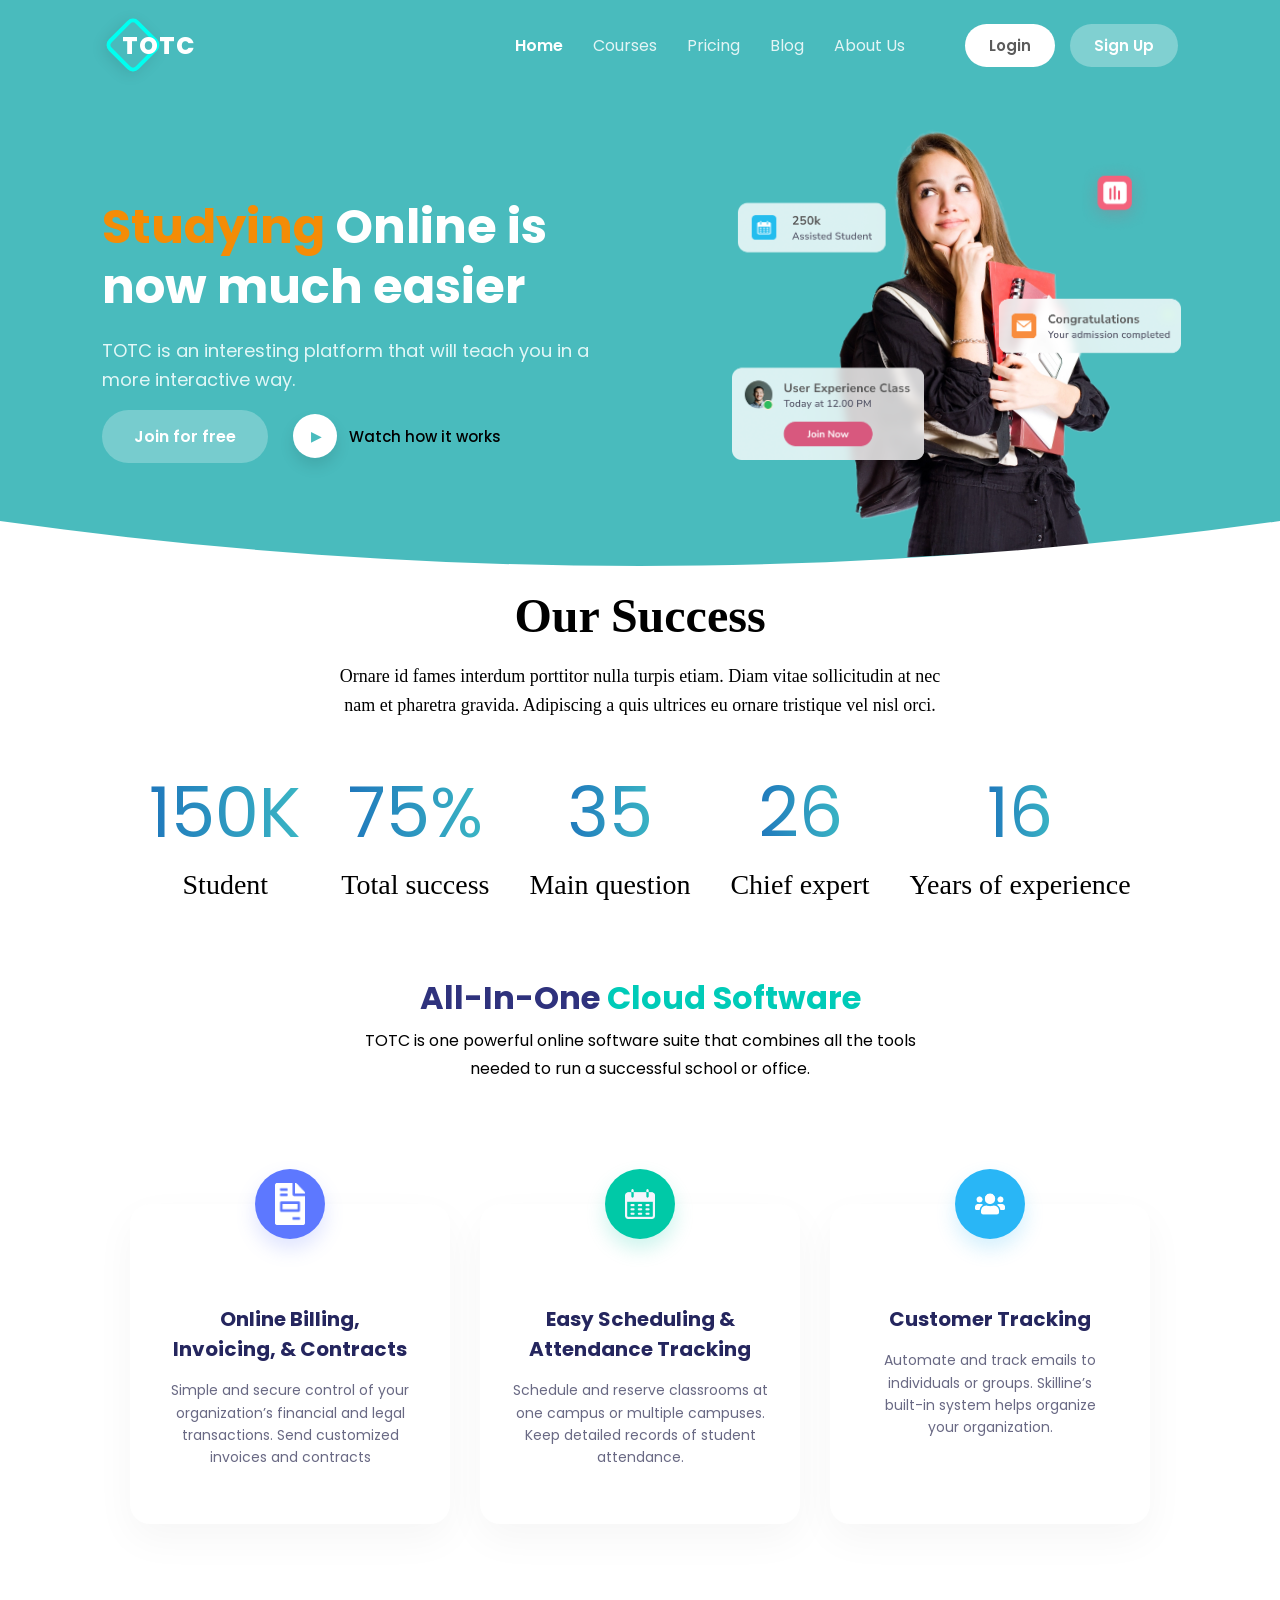
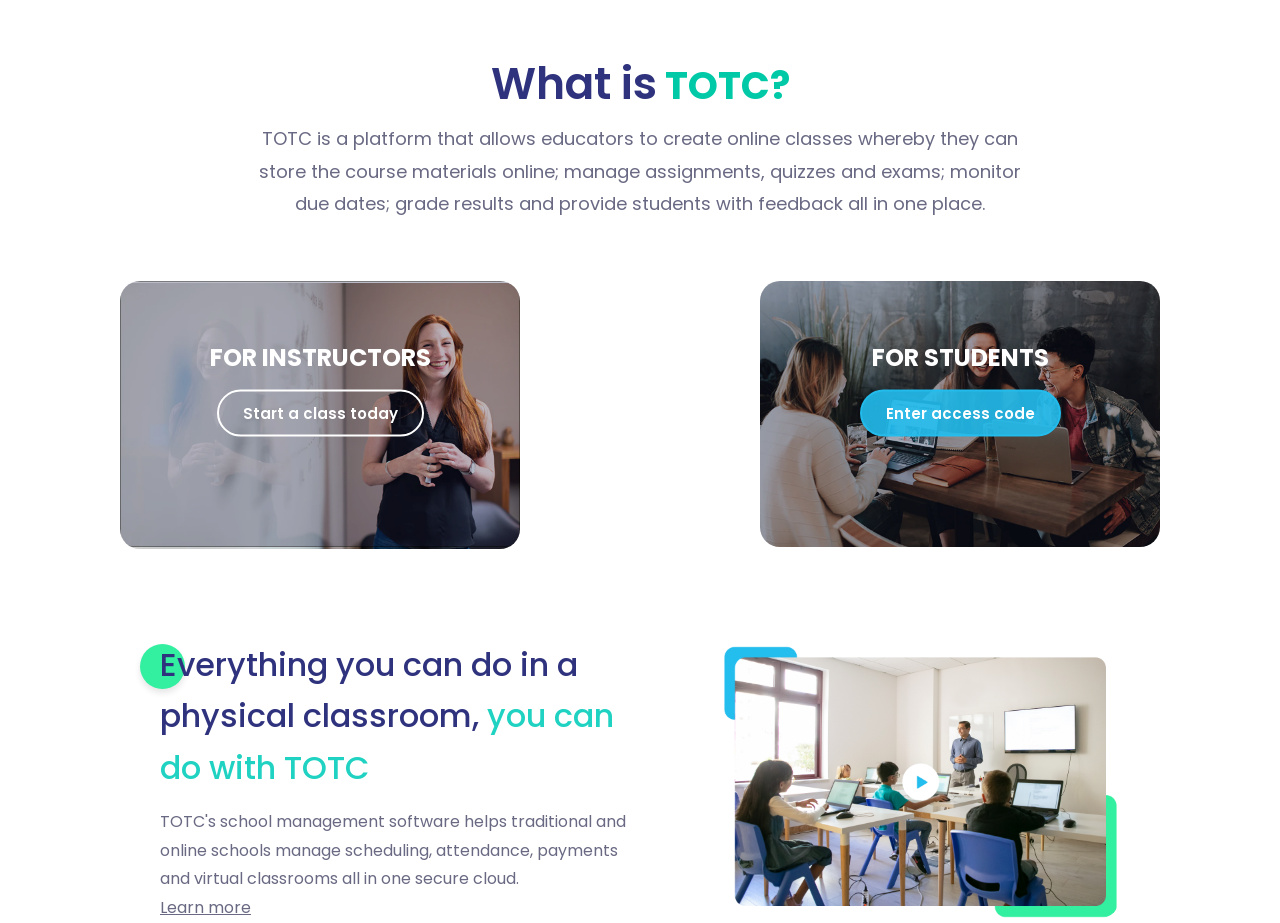
==== index.html @ 54684091 "figma" ====
<!DOCTYPE html>
<html lang="en">
<head>
  <meta charset="UTF-8">
  <meta name="viewport" content="width=device-width, initial-scale=1.0">
  <title>TOTC - E-Learning Landing</title>
  <link rel="stylesheet" href="style.css">
  <link href="https://fonts.googleapis.com/css2?family=Poppins:wght@400;500;600;700;800&display=swap" rel="stylesheet">
  <link rel="shortcut icon" href="favicon.png" type="image/x-icon">
</head>
<body>
  <section class="hero-container">
    <nav class="navbar">
        <div class="totc-logo">
            <div class="diamond-bg"></div>
            <span class="logo-text">TOTC</span>
          </div>
       <div class="nav">
      <ul class="nav-links">
        <li><a href="index.html" class="active">Home</a></li>
        <li><a href="">Courses</a></li>
        <li><a href="pricing.html">Pricing</a></li>
        <li><a href="#">Blog</a></li>
        <li><a href="#">About Us</a></li>
      </ul>

      <div class="auth-buttons">
        <a href="#" class="btn btn-login">Login</a>
        <a href="#" class="btn btn-signup">Sign Up</a>
      </div>
      </div>
    </nav>
    <div class="hero-content">
      <div class="hero-text">
        <h1>
          <span class="highlight">Studying</span> Online is now much easier
        </h1>
        <p>
          TOTC is an interesting platform that will teach you in a more interactive way.
        </p>
        <div class="hero-cta">
          <a href="#" class="btn btn-primary">Join for free</a>
          <button class="btn-watch" style="color: black;">
            <span class="play-icon" >▶</span>
            Watch how it works
          </button>
        </div>
      </div>

      <div class="hero-image">
        <img src="2f32d3a9082c2e2832481561feec93a5e5c5e8d6.png" alt="Student-image" class="stu">
        <img src="Group 451.png" alt="message" class="group-pic">
        </div>
    </div>
    <svg class="hero-wave" viewBox="0 0 1440 100" preserveAspectRatio="none">
      <path d="M0,0 C480,100 960,100 1440,0 L1440,100 L0,100 Z" fill="#ffffff"></path>
    </svg>
  </section>
  <section class="our">
    <h2 class="success">
      Our Success
      </h2>
      <p class="para">Ornare id fames interdum porttitor nulla turpis etiam. Diam vitae sollicitudin at nec <br> nam et pharetra gravida. Adipiscing a quis ultrices eu ornare tristique vel nisl orci. </p>
      <div class="rating">
        <div class="item">
          <span class="counter" data-target="150" data-suffix="K">0K</span>
          <p>Student</p>
        </div>
      
        <div class="item">
          <span class="counter" data-target="75" data-suffix="%">0%</span>
          <p>Total success</p>
        </div>
      
        <div class="item">
          <span class="counter" data-target="35" data-suffix="">0</span>
          <p>Main question</p>
        </div>
      
        <div class="item">
          <span class="counter" data-target="26" data-suffix="">0</span>
          <p>Chief expert</p>
        </div>
      
        <div class="item">
          <span class="counter" data-target="16" data-suffix="">0</span>
          <p>Years of experience</p>
        </div>
      </div>
      
      
  </section>
  <section class="cloud_soft">
    <h2 class="cloud">All-In-One <span class="software">Cloud Software</span></h2>
    <div class="para1">TOTC is one powerful online software suite that combines all the tools <br> needed to run a successful school or office.
    </div>
    <div class="section">
      <div class="card">
          <div class="icon-circle blue-bg">
              <img src="Vector.png" alt="docs">
          </div>
          <h3>Online Billing, <br> Invoicing, & Contracts</h3>
          <p>Simple and secure control of your organization’s financial and legal transactions. Send customized <br> invoices and contracts</p>
      </div>
      <div class="card">
          <div class="icon-circle green-bg">
              <img src="calendar 2.png" alt="calender">
          </div>
          <h3>Easy Scheduling & Attendance Tracking</h3>
          <p>Schedule and reserve classrooms at one campus or multiple campuses. Keep detailed records of student attendance.</p>
      </div>
      <div class="card">
          <div class="icon-circle teal-bg">
              <img src="users 1.png" alt="user">
          </div>
          <h3>Customer Tracking</h3>
          <p>Automate and track emails to individuals or groups. Skilline’s <br> built-in system helps organize <br> your organization.</p>
      </div>
  </div>
  </section>
  <section class="about">
    <h3 class="toco"><span class="toco1"> What is</span>  TOTC?
  </h3>
  <p class="para3">TOTC is a platform that allows educators to create online classes whereby they can <br> store the course materials online; manage assignments, quizzes and exams; monitor <br> due dates; grade results and provide students with feedback all in one place.</p>
  <div class="cont1">
  <div class="image-cont2">
    <img src="Group 22.png" alt="Girl Image" style="height: auto; width: 400px;">
    <div class="pic-text">
      <h2>FOR INSTRUCTORS</h2>
      <a href="#" class="btn btn-start">Start a class today</a>
    </div>
   </div>
   <div class="image-cont2">
    <img src="Group 23.png" alt="Girl Image" style="height: auto; width: 400px">
    <div class="pic-text">
      <h2>FOR STUDENTS</h2>
      <a href="#" class="btn btn-code">Enter access code</a>
    </div>
  </div>
  </div>
    <div class="card-container">
      <div class="content">
        <div class="green-circle bg-circle"></div>
        <h2 class="blue">
          Everything you can do in a physical classroom, 
          <span class="aqua">you can do with TOTC</span>
        </h2>
        <p class="text1">
          TOTC's school management software helps traditional and online schools manage 
          scheduling, attendance, payments and virtual classrooms all in one secure cloud. <br>
          <a href="#" style="text-decoration: underline; color: rgba(105, 105, 132, 1);">Learn more</a>
        </p>
      </div>
  
      <img class="classroom-img" src="picture.png" alt="Classroom Video">
    
    </div>
    
  </section>
  <script src="script.js"></script>
</body>
</html>
---- style.css ----
* {
  margin: 0;
  padding: 0;
  box-sizing: border-box;
  font-family: 'Poppins', sans-serif;
  text-decoration: none;
  flex-wrap: wrap;
  box-sizing: border-box;

}
.hero-wave {
  position: absolute;
  bottom: -1px;
  left: 0;
  width: 100%;
  height: 60px;
  z-index: 3;
}
body html {
  background-color: #f8f9fa;
  color: #ffffff;
  overflow-x: hidden;
}
.hero-container {
  background-color: #49BBBD;   
  position: relative;
  margin-bottom: 0;
  padding-bottom: 0;
    min-height: auto !important; 
    height: 580px;
    overflow: hidden; 
}

.hero-content {
  display: flex;
  align-items: center;
  justify-content: space-between;
  margin-top: 20px; 
  gap: 20px;
  flex-wrap: wrap;
}
.hero-container {
  background-color: #49BBBD;
  padding: 5px 8% 100px 8%;
  min-height: 650px;
 
    }
.navbar {
  display: flex;
  align-items: center;
  justify-content: space-between;
  padding: 10px 0;
}
.logo {
  display: flex;
  align-items: center;
}
.totc-logo {
  position: relative;
  width: 140px; 
  height: 60px;
  display: flex;
  align-items: center;
}

.diamond-bg {
  position: absolute;
  width: 42px;
  height: 42px;
  border: 4px solid #00FFF0;  
  border-radius: 8px;       
  transform: rotate(45deg);   
  box-shadow: 0 4px 15px rgba(0, 0, 0, 0.1);
  left: 10px;
}

.logo-text {
  position: relative;
  z-index: 2;
  font-weight: 800;
  font-size: 24px;
  color: #ffffff;
  letter-spacing: 1px;
  margin-left: 20px; 
}

.nav {
  display: flex;
  justify-content: space-between;
  align-items: center;
  gap: 60px; 
}

.nav-links {
  display: flex;
  list-style: none;
  gap: 30px;
}

.nav-links a {
  color: #FFFFFF;
  font-size: 16px;
  white-space: nowrap;
  cursor: pointer;
  opacity: 0.85;
  transition: 0.3s;
}

.nav-links a:hover,
.nav-links a.active {
  opacity: 1;
  font-weight: 600;
}

.auth-buttons {
  display: flex;
  gap: 15px;
}

.btn {
  padding: 10px 24px;
  border-radius: 30px;
  font-size: 15px;
  border: none;
  white-space: nowrap;
  cursor: pointer;
  font-weight: 600;
}

.btn-login {
  background-color: #FFFFFF;
  color: #5B5B5B;
}

.btn-login:hover {
  background-color: #49BBBD;
  color: white ;
  border: 2px solid white;
}
.btn-signup {
  background-color: rgba(255, 255, 255, 0.3);
  color: #FFFFFF;
}
.btn-signup:hover {
  background-color: white;
  color:  #49BBBD ;}


.hero-content {
  display: flex;
  align-items: center;
  justify-content: space-between;
  margin-top: 50px;
  gap: 40px;
}

.hero-text {
  flex: 1;
  max-width: 550px;
}

.hero-text h1 {
  font-size: 48px;
  line-height: 1.25;
  font-weight: 700;
  color: #ffffff;
  margin-bottom: 20px;
}

.hero-text .highlight {
  color: #F48C06;
}

.hero-text p {
  font-size: 18px;
  line-height: 1.6;
  color: #e2f7f7;
  margin-bottom: 15px;
}

.hero-cta {
  display: flex;
  align-items: center;
  gap: 25px;
}

.btn-primary {
  background-color: rgba(255, 255, 255, 0.25);
  color: #ffffff;
  padding: 14px 32px;
  font-size: 16px;
  
}

.btn-primary:hover {
  background-color: #ffffff;
  color: #49BBBD;
}

.btn-watch {
  background: none;
  border: none;
  color: #ffffff; 
  font-size: 15px;
  font-weight: 500;
  display: flex;
  align-items: center;
  gap: 12px;
  cursor: pointer;
}

.play-icon {
  width: 44px;
  height: 44px;
  background-color: #ffffff;
  color: #49BBBD;
  border-radius: 50%;
  display: flex;
  align-items: center;
  justify-content: center;
  font-size: 14px;
  padding-left: 3px;
  box-shadow: 0px 8px 15px rgba(0, 0, 0, 0.1);
}
.hero-image {
  flex: 1;
  display: flex;
  justify-content: flex-end;
}

.hero-image img {
  width: auto;
  max-width: 200px;
  height: 400px;
  object-fit: cover;
}

  .hero-content {
    display: flex;
    align-items: center;
    justify-content: space-between;
    margin-top: 20px;
    gap: 40px;
    flex-wrap: wrap;
    position: relative;
  }
.hero-image img {
  width: auto;
  max-width: 780px;
  height: 570px;
  max-height: 450px;  
  transform: rotate(-3deg);   
  margin-right: 60px;   
}
.group-pic{
  position: absolute;
  top:55px;
  left: 630px !important;
  height: 300px !important;
  width: 250px;
  transform: rotate(0deg) !important;
  flex-wrap: wrap;
 
}
.image-cont2 {
  position: relative;
  display: inline-block;
}

.image-cont2 img {
  width: 100%;
  display: block;
  border-radius: 20px; 
}

.pic-text {
  position: absolute;
  top: 40%; 
  left: 50%; 
  transform: translate(-50%, -50%); 
  color: white; 
  text-align: center;
  width: 100%;
  width: 150px;
  height: 160px;
}
.start{
  height: 250px;
  border: 2px solid white;
}
  .our{
    margin-top: 5px;
  }
  .success{
    font-family: Buenos Aires Trial;
font-weight: 700;
font-style: Bold;
font-size: 48px;
color: black;
line-height: 130%;
letter-spacing: 0px;
text-align: center;
  }
  .para{
    font-family: Buenos Aires Trial;
    font-weight: 400px;
    font-style: Regular;
    font-size: 18px;
    line-height: 160%;
    letter-spacing: 0px;
    text-align: center;
    color: black;
    margin-top: 15px;
  }
.rating{
    display: flex;
    justify-content: center; 
    gap: 40px;             
    flex-wrap: wrap;        
    margin: 40px auto;    
    cursor: pointer;    
}
.item {
    text-align: center;
    flex-direction: column;
    align-items: center;    
}
.item span {
  background: linear-gradient(to right, #1F78BC, #3AB5C4); 
  font-family: 'Poppins', sans-serif; 
  font-size: 70px;  
  background: linear-gradient(to right, #1F78BC, #3AB5C4);
  background-clip: text; 
  color: transparent; }
.item p {
  font-family: Buenos Aires Trial;
  font-weight: 400px;
  font-style: Regular;
  font-size: 28px;
  color: black;
  line-height: 1;
  letter-spacing: 0px;
    margin-top: 5px;}
    .cloud_soft{
      margin-top: 70px;
    }
    .cloud{
      color: rgb(47, 50, 125);
      font-family: Poppins;
      font-weight: 700px;
      font-size: 32px;
      line-height: 180%;
      letter-spacing: 0%;
      text-align: center;
  
    }
.software{
  font-family: Poppins;
font-weight: 700;
font-size: 32px;
color: rgb(0, 203, 184);
line-height: 180%;
letter-spacing: 0%;
}
.para1{
  font-family: Poppins;
font-weight: 400px;
font-size: 16px;
line-height: 180%;
letter-spacing: 0%;
text-align: center;
color: black;

}
.card_container{
  display: flex;
  justify-content: space-around;
  margin-top: 80px;
  flex-wrap: wrap;
}
.img{
  background-color:  rgba(91, 114, 238, 1);
  border-radius: 50%;
  height: 70px;
  width: 70px;
  display: flex;
  justify-content: center;
  align-items: center;
  
  
}
.docs{
  height: 50px;
  width: 40px;
  background-color: transparent;
}
.card{
  height: 320px;
  width: 350px;
 background-color: rgba(255, 255, 255, 1);
 border-radius: 20px;
cursor: pointer;
transition: transform 0.3s ease-in-out, box-shadow 0.3s ease-in-out;}
 .card:hover {
  transform: translateY(-30px); 
  box-shadow: 0px 15px 30px rgba(0, 0, 0, 0.25); 
}

h3{
  color: rgb(47, 50, 125);
  text-align: center;
margin-top: 40px;
  font-weight: bolder;
  text-align: center;
  font-family: Poppins;
}
.para2{
  font-family: Poppins;
font-weight: 400px;
font-size: 16px;
line-height: 180%;
letter-spacing: 0%;
text-align: center;
color:rgba(105, 105, 132, 1);
;
margin-top: 15px;
}
.section {
    display: flex;
    justify-content: center; 
    gap: 30px;       
    padding: 80px 20px;
    flex-wrap: wrap;       
}

.card {
    position: relative;
    background-color: #ffffff;
    padding: 60px 25px 35px;
    border-radius: 20px;
    box-shadow: 0 15px 40px rgba(0, 0, 0, 0.04); 
    text-align: center;
    width: 320px;           
    margin-top: 40px;       
}

.card h3 {
    color: #25265e;
    font-size: 20px;
    margin-bottom: 15px;
}

.card p {
    color: #696984;
    font-size: 14px;
    line-height: 1.6;
}

.icon-circle {
    position: absolute;
    top: 0;
    left: 50%;
    transform: translate(-50%, -50%);
    width: 70px;
    height: 70px;
    border-radius: 50%;
    display: flex;
    justify-content: center;
    align-items: center;
}

.icon-circle img {
    width: 30px;
    height: auto;
}
.blue-bg {
    background-color: #5d78ff;
    box-shadow: 0 10px 20px rgba(93, 120, 255, 0.2);
}

.green-bg {
    background-color: #00c9a7;
    box-shadow: 0 10px 20px rgba(0, 201, 167, 0.2);
}

.teal-bg {
    background-color: #29b6f6;
    box-shadow: 0 10px 20px rgba(41, 182, 246, 0.2);
}
.toco1{
color:rgba(47, 50, 125, 1);
font-family: Poppins;
font-weight: 600;
font-size: 44px;
line-height: 180%;
letter-spacing: 0%;
text-align: center;
}
.toco{
  color: #00c9a7;
  font-family: Poppins;
font-weight: 500px;
font-size: 38px;
line-height: 180%;
letter-spacing: 0%;
text-align: center;
}
.para3{
  font-family: Poppins;
font-weight: 400px;
font-size: 18px;
line-height: 180%;
letter-spacing: 2%;
text-align: center;
color: rgba(105, 105, 132, 1);

}
.cont1{
  display: flex;
  justify-content: space-around;
  align-content: center;
  margin-top: 60px;
    border-radius: 4px;
    transition: transform 0.3s ease-in-out, box-shadow 0.3s ease-in-out;
  }
     .image-cont2:hover {
      transform: translateY(-30px); 
      box-shadow: 0px 15px 30px rgba(0, 0, 0, 0.25); 
    }
.image-cont2:hover {
    transform: scale(.99);
    transition: opacity 0.4s ease-in-out, transform 0.4s ease-in-out;

}
.img-cont2{
  display: flex;
  justify-content: space-around;
  align-content: center;
  position: relative;
  flex-wrap: wrap;
  cursor: pointer;
  border-radius: 6px;
}
image-cont2:hover img {
  transform: scale(1.05);
  transition: opacity 0.4s ease-in-out, transform 0.4s ease-in-out;
}
.pic-text{
  height: auto;
  width: 600px;
  position: absolute;
}
.text-p2{
  height: auto;
  width: 300px;
}
.btn-start{
  background-color: transparent;
  border: 2px solid white;
  color: rgba(255, 255, 255, 1) ;
  border-radius: 50px;
    display: inline-block; 
    margin-top: 15px;     
  
}
.btn-start:hover {
  background-color: #ffffff;
  color: rgba(105, 105, 132, 1); ;
}
.btn-code:hover {
  background-color: #ffffff;
  color: rgba(35, 189, 238, 0.9);
  border: white;
}
.btn-code{
  background-color: transparent;
  border: 2px solid rgba(35, 189, 238, 0.9);
  color: rgba(255, 255, 255, 1);
  border-radius: 50px;
    display: inline-block; 
    margin-top: 15px;     
    background-color: rgba(35, 189, 238, 0.9);
}
.classroom-img {
  width: 100%;
  max-width: 400px;
  height: auto;
  border-radius: 20px;
  display: block;
}
.card-container {
  width: 90%;
  max-width: 1000px;
  margin: 70px auto 0 auto;
  padding: 0 20px;
  box-sizing: border-box;
  display: grid !important; 
  grid-template-columns: 1fr 400px; 
  align-items: center;
  gap: 90px;
  margin-top: 90px;
}

.content {
  position: relative; 
  z-index: 2;
  text-align: left !important;
}
.green-circle {
  position: absolute;
  width: 45px;
  height: 45px;
  background-color: #33EFA0;
  border-radius: 50%;
  box-shadow: 0 4px 6px rgba(0,0,0,0.1);
  z-index: -1; 
}
.bg-circle {
  top: 5px;    
  left: -20px;   
}
.blue {
  color: rgba(47, 50, 125, 1);
  font-family: 'Poppins', sans-serif;
  font-weight: 500;
  font-size: 32px;
  line-height: 160%;
  text-align: left;
}

.aqua {
  color: rgb(32, 210, 193);
}
.text1 {
  font-family: 'Poppins', sans-serif;
  font-weight: 400;
  font-size: 16px;
  line-height: 180%;
  color: rgba(105, 105, 132, 1);
  margin-top: 15px;
  margin-left: 0 !important;
  text-align: left !important;
}
.picture {
  width: 100%;
  max-width: 500px;
  height: auto;
  border-radius: 20px;
  display: block;
}
@media (max-width: 768px) {
  .card-container {
    grid-template-columns: 1fr; 
    gap: 30px;
  }
}

  @media (max-width: 992px)
   {
    .hero-container {
      padding-bottom: 120px; 
      background-color: #49BBBD;   
      position: relative;
      margin-bottom: 0;
      padding-bottom: 0;
        min-height: auto !important; 
        height: 580px;
        overflow: hidden; 
    }
.hero-wave {
  position: absolute;
  bottom: -1px;
  left: 0;
  width: 100%;
  height: 60px;
  z-index: 3;
}
  }
  
@media (max-width: 992px) {
  .navbar {
    flex-direction: column;
    gap: 15px;
  }

  .nav {
    gap: 20px;
  }

  .nav-links {
    display: none;
  }

  .hero-content {
    flex-direction: column;
    text-align: center;
    margin-top: 20px;
  }

  .hero-text {
    max-width: 100%;
  }

  .hero-cta {
    justify-content: center;
  }

  .hero-image {
    justify-content: center;
    margin-top: 20px;
  }

}

@media (max-width: 576px) {
  .hero-text h1 {
    font-size: 32px;
  }

  .hero-cta {
    flex-direction: column;
    gap: 15px;
  }

  .hero-container {
    padding-bottom: 60px;
    border-bottom-left-radius: 20% 4%;
    border-bottom-right-radius: 20% 4%;
  }
}
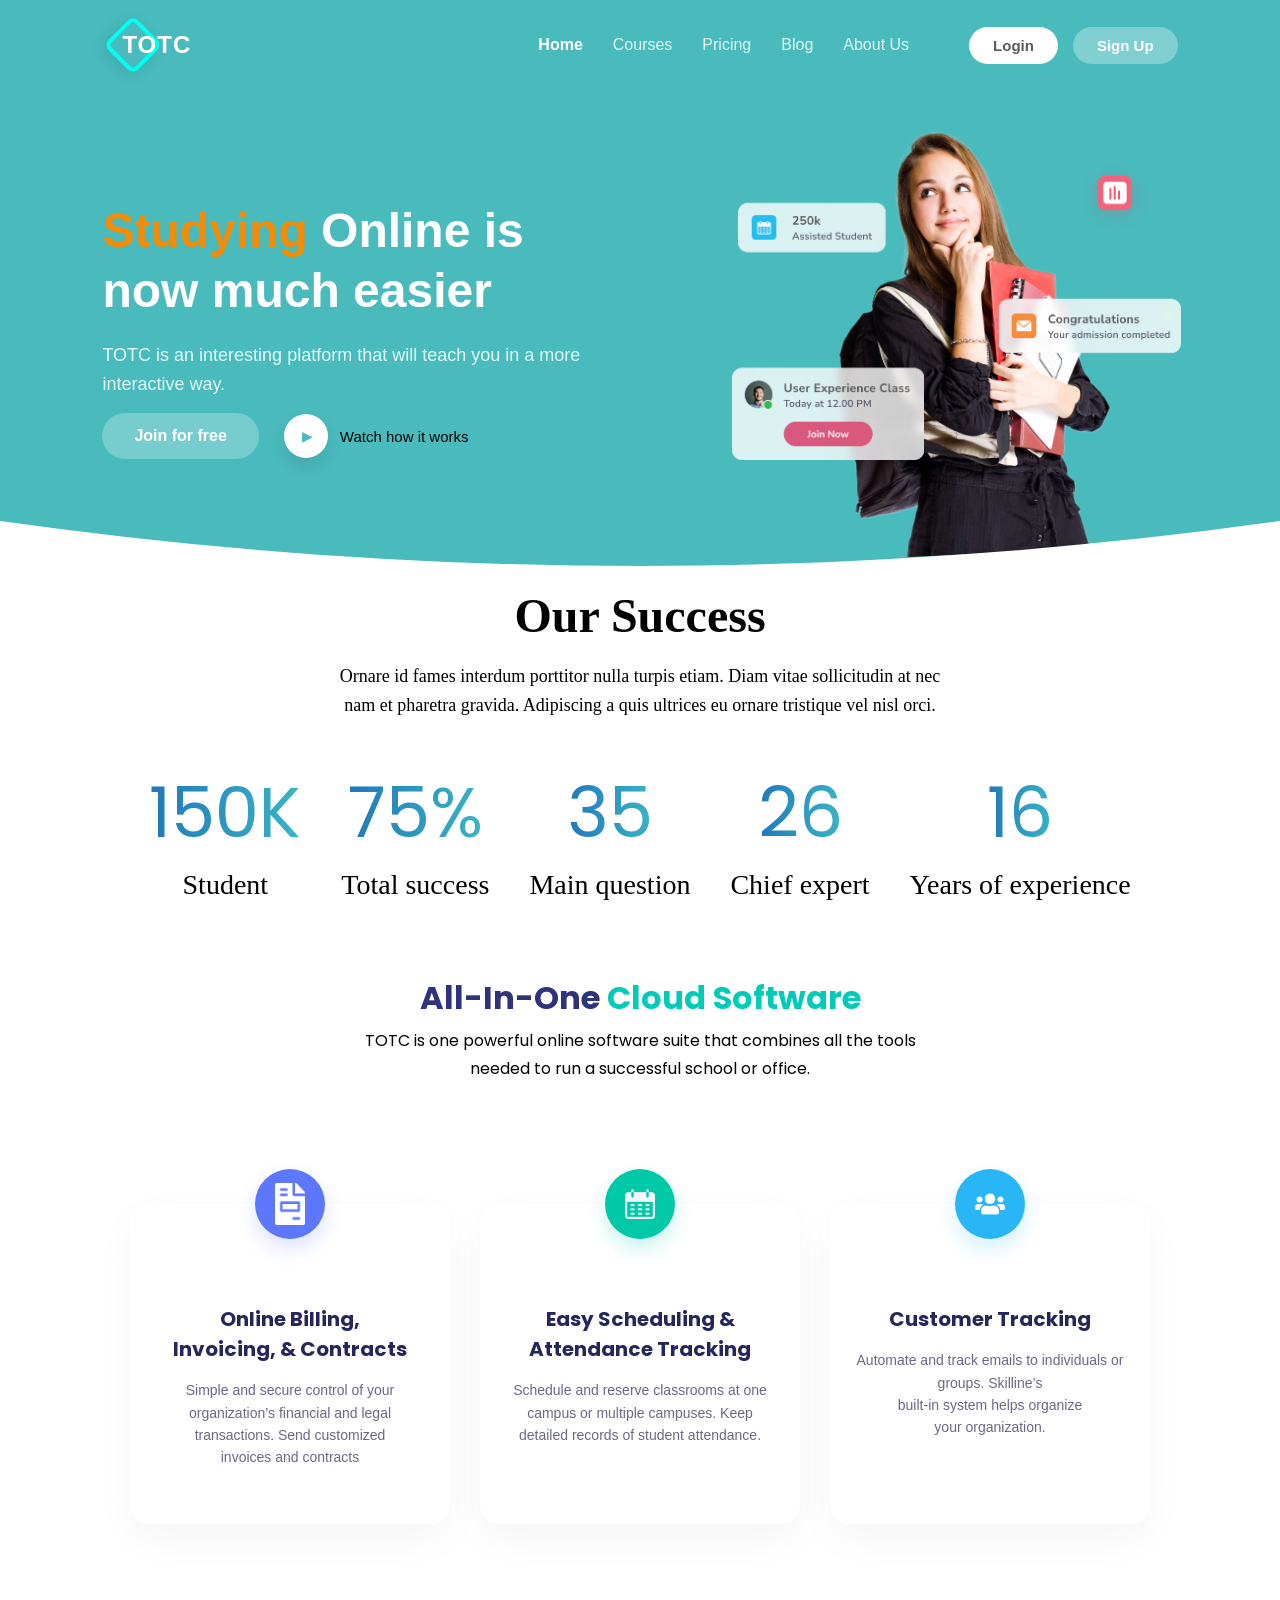
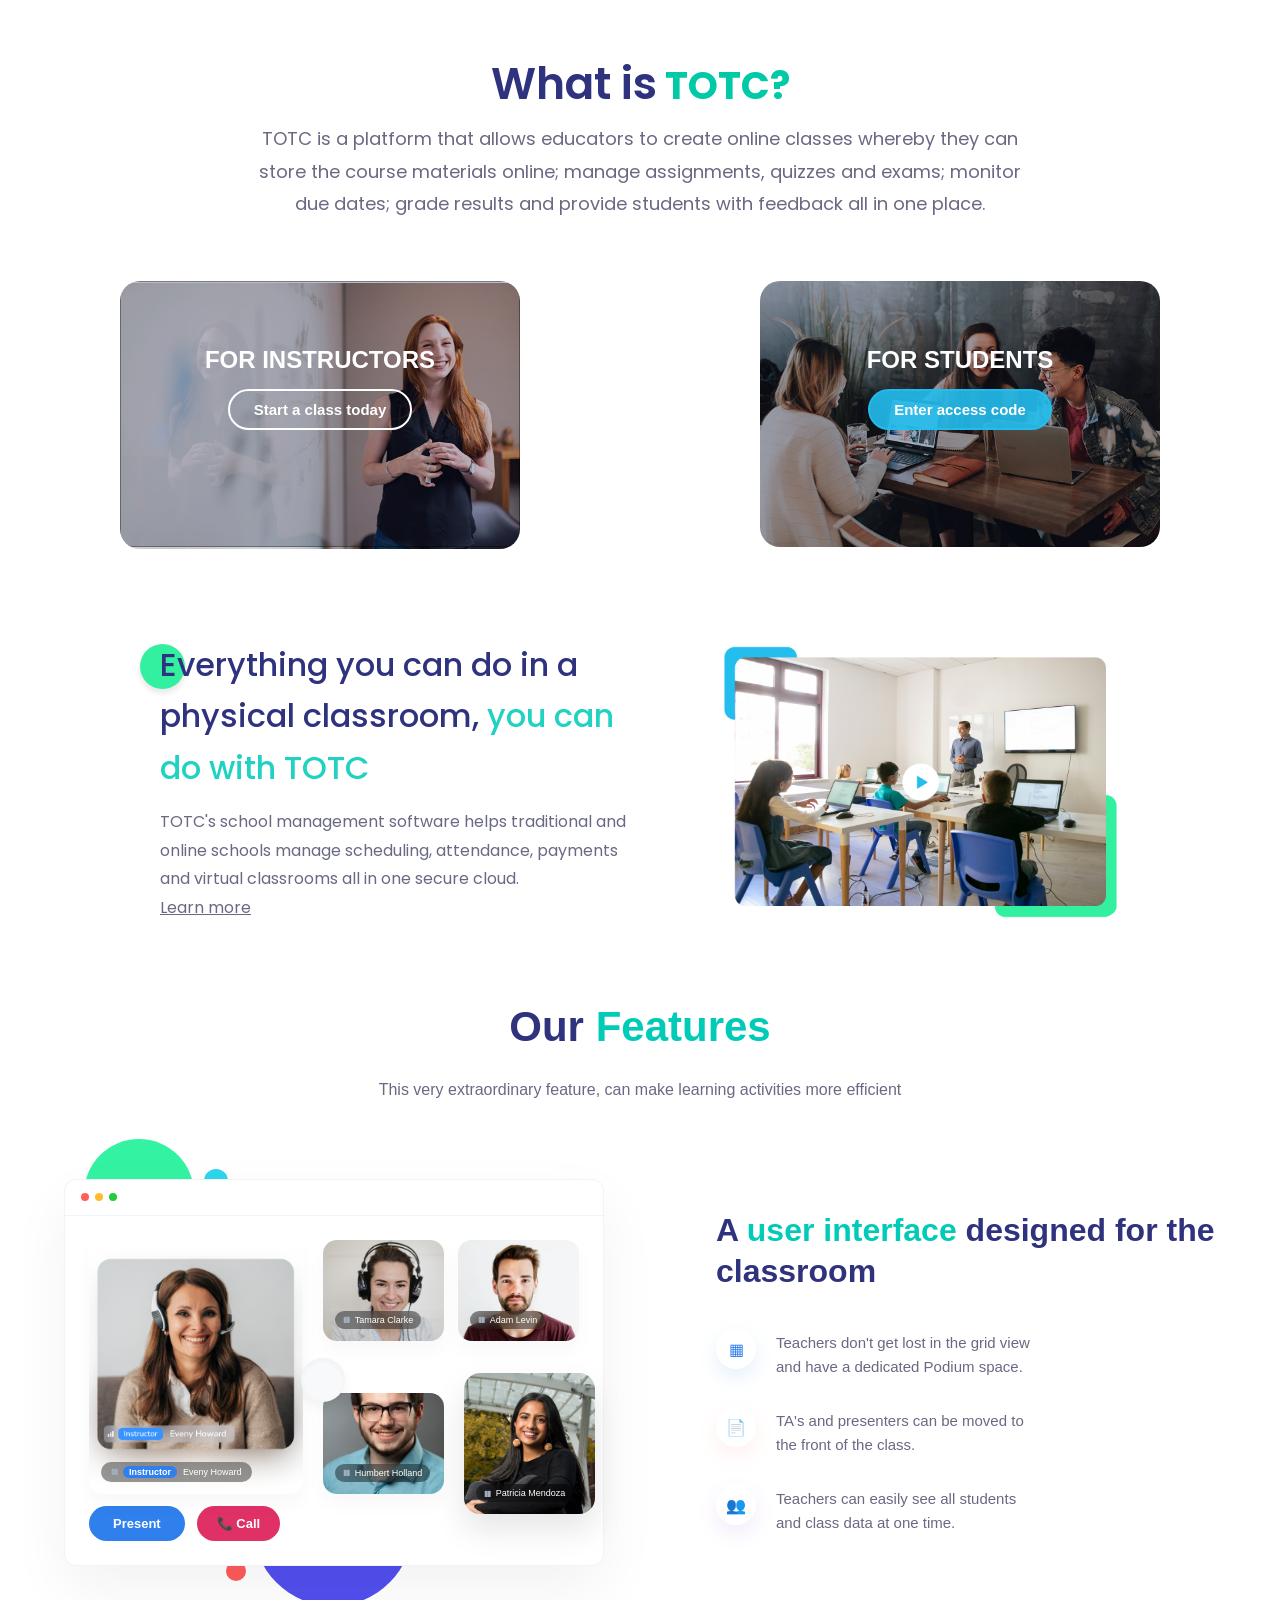
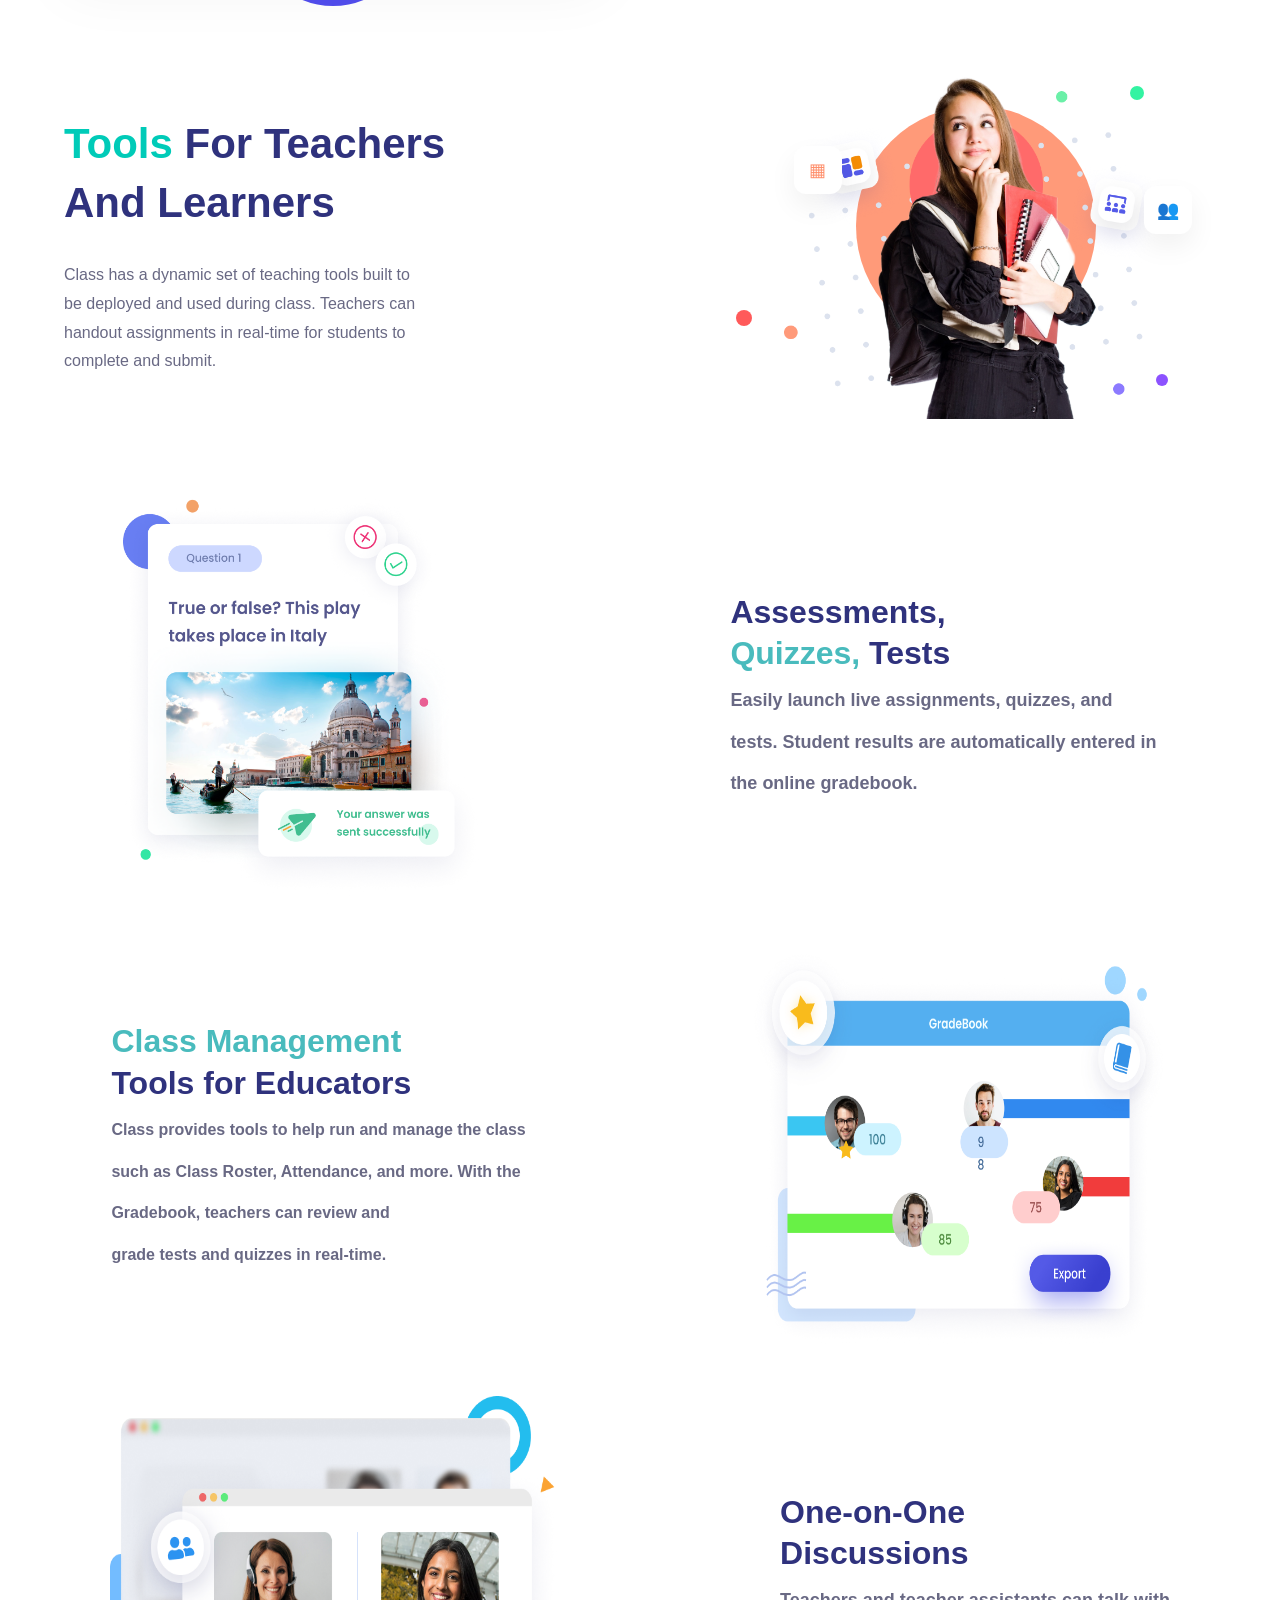
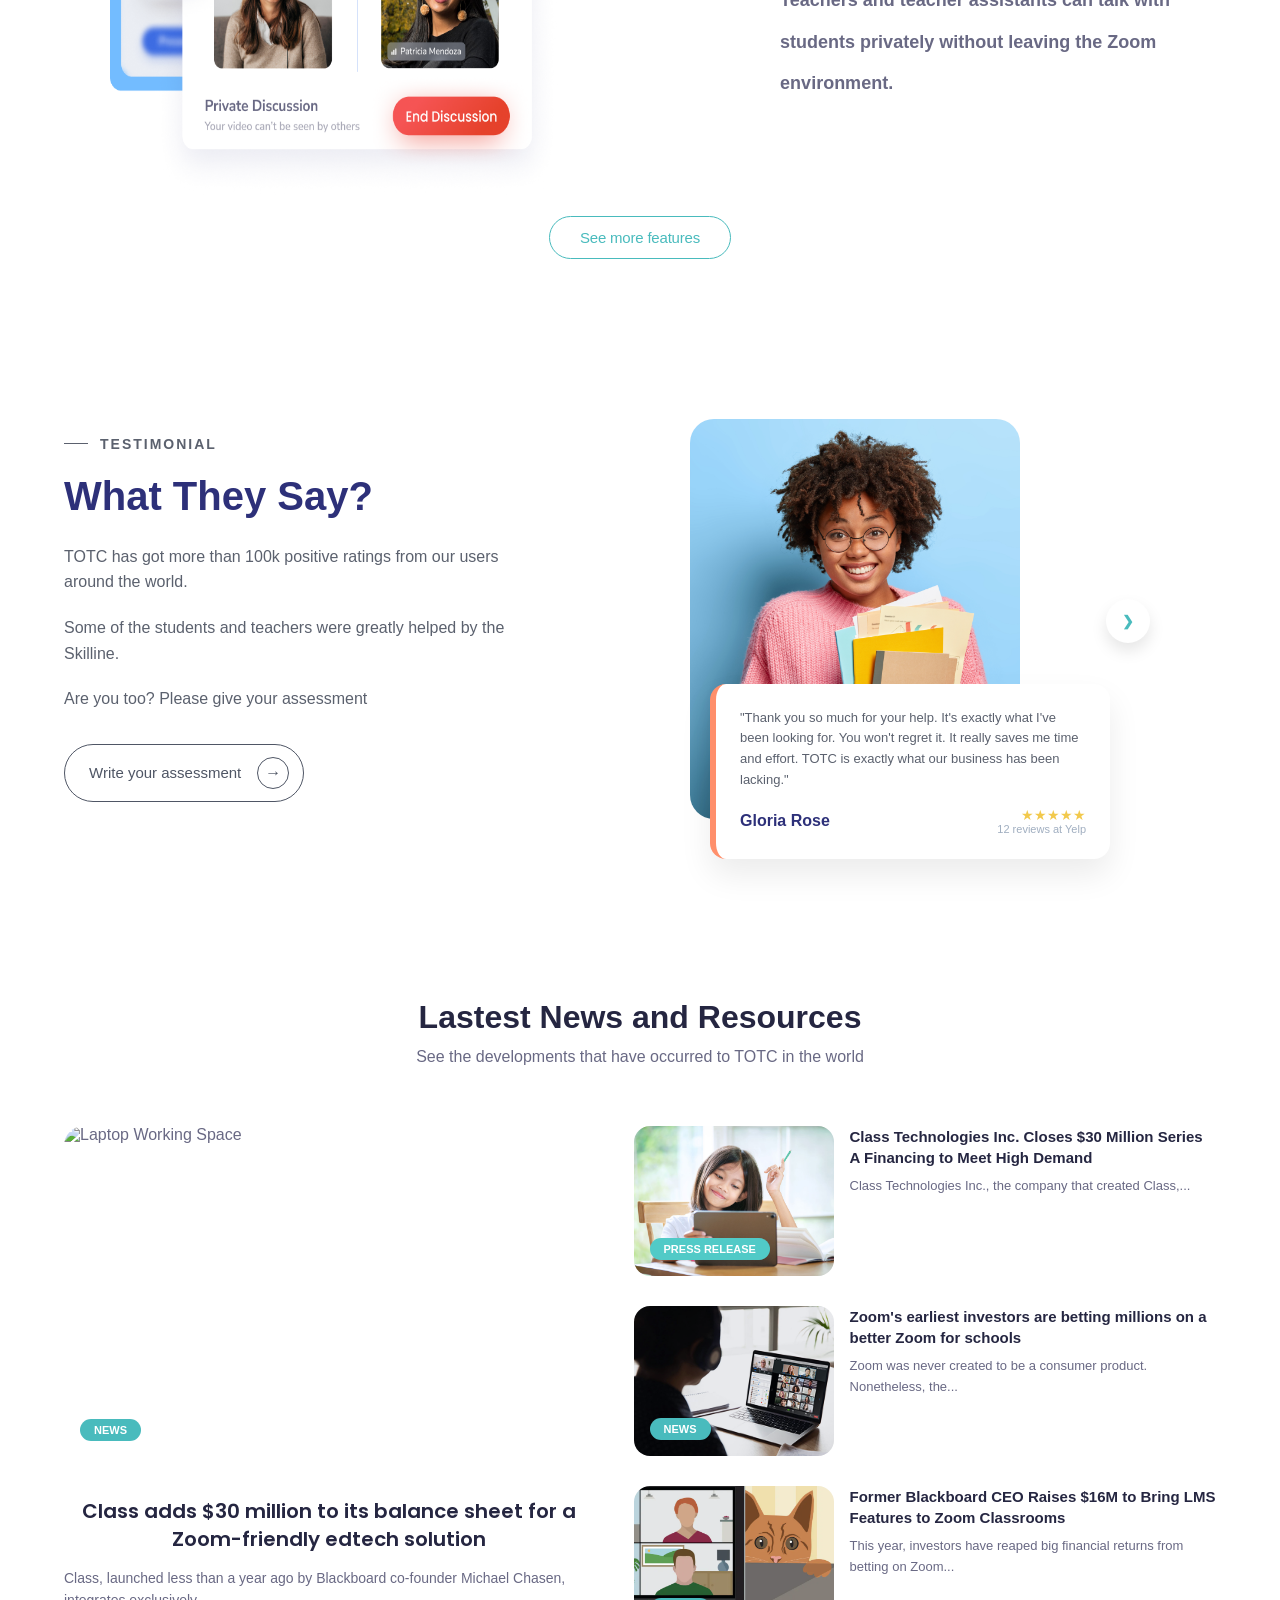
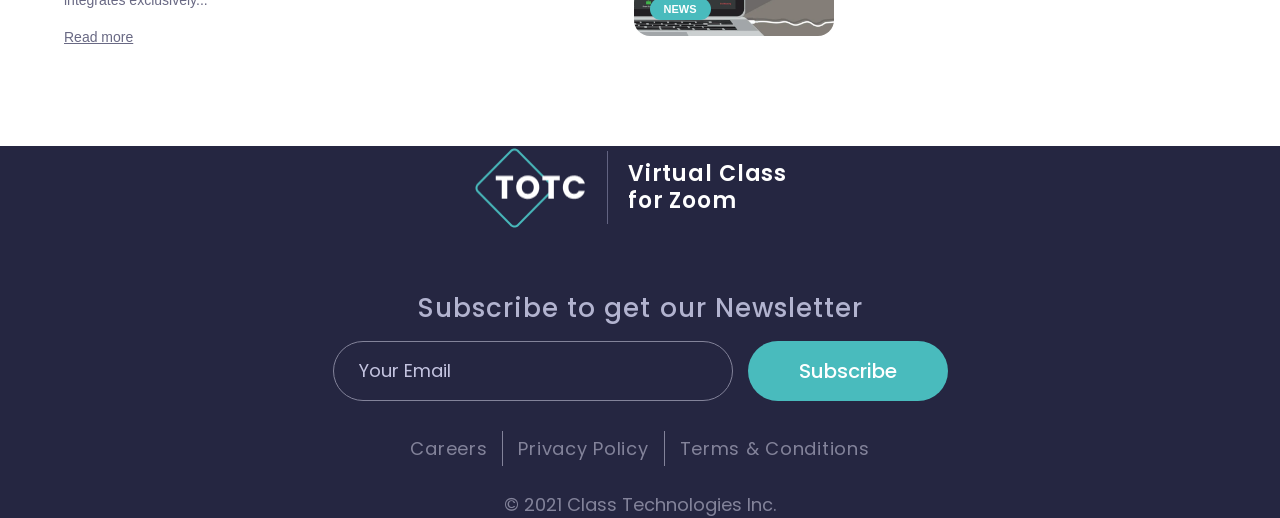
==== commit c9e4a4cf: "new pages add" ====
--- a/index.html
+++ b/index.html
@@ -18,14 +18,14 @@
        <div class="nav">
       <ul class="nav-links">
         <li><a href="index.html" class="active">Home</a></li>
-        <li><a href="">Courses</a></li>
+        <li><a href="course.html">Courses</a></li>
         <li><a href="pricing.html">Pricing</a></li>
         <li><a href="#">Blog</a></li>
         <li><a href="#">About Us</a></li>
       </ul>
 
       <div class="auth-buttons">
-        <a href="#" class="btn btn-login">Login</a>
+        <a href="login.html" class="btn btn-login">Login</a>
         <a href="#" class="btn btn-signup">Sign Up</a>
       </div>
       </div>
@@ -63,27 +63,27 @@
       <p class="para">Ornare id fames interdum porttitor nulla turpis etiam. Diam vitae sollicitudin at nec <br> nam et pharetra gravida. Adipiscing a quis ultrices eu ornare tristique vel nisl orci. </p>
       <div class="rating">
         <div class="item">
-          <span class="counter" data-target="150" data-suffix="K">0K</span>
+          <span >150K</span>
           <p>Student</p>
         </div>
       
         <div class="item">
-          <span class="counter" data-target="75" data-suffix="%">0%</span>
+          <span  >75%</span>
           <p>Total success</p>
         </div>
       
         <div class="item">
-          <span class="counter" data-target="35" data-suffix="">0</span>
+          <span>35</span>
           <p>Main question</p>
         </div>
       
         <div class="item">
-          <span class="counter" data-target="26" data-suffix="">0</span>
+          <span>26</span>
           <p>Chief expert</p>
         </div>
       
         <div class="item">
-          <span class="counter" data-target="16" data-suffix="">0</span>
+          <span>16</span>
           <p>Years of experience</p>
         </div>
       </div>
@@ -155,8 +155,274 @@
       <img class="classroom-img" src="picture.png" alt="Classroom Video">
     
     </div>
+<section class="classroom-ui-sec">
+  <h1 class="h1"  style="color: rgba(47, 50, 125, 1); text-align: center; font-size: 42px;">Our <span style="color: rgba(0, 203, 184, 1);">Features</span></h1>
+  <p style="text-align: center; color:rgba(105, 105, 132, 1); margin-top: 30px; margin-bottom: 80px;">This very extraordinary feature, can make learning activities more efficient</p>
+  <div class="classroom-ui-box">
+ 
+    <div class="video-portal-column">
+      
+      <div class="shape-blob shape-green"></div>
+      <div class="shape-blob shape-cyan"></div>
+      <div class="shape-blob shape-blue"></div>
+      <div class="shape-blob shape-red"></div>
+
+      <div class="video-window-frame">
+   
+        <div class="video-window-header">
+          <span class="header-dot dot-r"></span>
+          <span class="header-dot dot-y"></span>
+          <span class="header-dot dot-g"></span>
+        </div>
+        <div class="feeds-canvas-layout">
+   
+          <div class="video-item-box main-host-feed">
+            <img src="Group 57.png" alt="Instructor Video" class="feed-profile-img">
+            <div class="feed-overlay-badge">
+              <span class="audio-waves-icon">&#9646;&#9646;</span>
+              <span class="instructor-tag">Instructor</span>
+              <span class="user-display-name">Eveny Howard</span>
+            </div>
+          </div>
+          <div class="sub-feeds-grid-stack">
+            <div class="video-item-box static-small-feed">
+              <img src="ada98f21b111783e76881ec5644408bdde7b0edd.png" alt="Student Feed" class="feed-profile-img">
+              <div class="feed-overlay-badge compact-badge">
+                <span class="audio-waves-icon">&#9646;&#9646;</span>
+                <span class="user-display-name">Tamara Clarke</span>
+              </div>
+            </div>
+            <div class="video-item-box static-small-feed">
+              <img src="6a324de5c94a9ba1a6d453c5348b067f8698108b.png" alt="Student Feed" class="feed-profile-img">
+              <div class="feed-overlay-badge compact-badge">
+                <span class="audio-waves-icon">&#9646;&#9646;</span>
+                <span class="user-display-name">Adam Levin</span>
+              </div>
+            </div>
+            <div class="video-item-box static-small-feed align-row-bottom">
+              <img src="c975507ab8fc3e147dca2c0bccccbead1c14ebb6.png" alt="Student Feed" class="feed-profile-img">
+              <div class="feed-overlay-badge compact-badge">
+                <span class="audio-waves-icon">&#9646;&#9646;</span>
+                <span class="user-display-name">Humbert Holland</span>
+              </div>
+            </div>
+            <div class="video-item-box extruded-corner-feed">
+              <img src="43643df7a0cddfa0ae7c584b93b20c53a064580a.png" alt="Student Feed" class="feed-profile-img">
+              <div class="feed-overlay-badge compact-badge">
+                <span class="audio-waves-icon">&#9646;&#9646;</span>
+                <span class="user-display-name">Patricia Mendoza</span>
+              </div>
+            </div>
+          </div>
+        </div>
+        <div class="toolbar-buttons-tray">
+          <button class="call-control-btn active-present-btn">Present</button>
+          <button class="call-control-btn active-hangup-btn">&#128222; Call</button>
+        </div>
+        <div class="floating-mid-ring-node"></div>
+      </div>
+
+    </div>
+    <div class="text-description-column">
+      <h2 class="classroom-feature-title">A <span class="highlight-teal">user interface</span> designed for the classroom</h2>
+      
+      <div class="feature-bullets-stack">
+        <div class="bullet-point-row">
+          <span class="bullet-vector-circle shd-blue-tint">&#9638;</span>
+          <p class="bullet-content-text">Teachers don't get lost in the grid view <br> and have a dedicated Podium space.</p>
+        </div>
+        <div class="bullet-point-row">
+          <span class="bullet-vector-circle shd-orange-tint">&#128196;</span>
+          <p class="bullet-content-text">TA's and presenters can be moved to <br> the front of the class.</p>
+        </div>
+        
+        <div class="bullet-point-row">
+          <span class="bullet-vector-circle shd-purple-tint">&#128101;</span>
+          <p class="bullet-content-text">Teachers can easily see all students <br> and class data at one time.</p>
+        </div>
+      </div>
+    </div>
+
+  </div>
+<section class="tools-ui-sec">
+  <div class="tools-ui-box">
+    <div class="text-info-column">
+      <h2 class="tools-feature-title" style="font-size: 42px;">
+        <span class="highlight-teal">Tools</span> For Teachers <br>And Learners
+      </h2>
+      <p class="tools-content-text">
+        Class has a dynamic set of teaching tools built to <br> be deployed and used during class. Teachers can <br> handout assignments in real-time for students to <br> complete and submit.
+      </p>
+    </div>
+
+    <div class="visual-student-column">
+      <div class="back-circle-red"></div>
+      <div class="dot-accent dot-green"></div>
+      <div class="dot-accent dot-orange"></div>
+      <div class="dot-accent dot-purple"></div>
+      
+      <div class="floating-icon-box box-left-top">
+        <span class="vector-icon clr-orange">&#9638;</span>
+      </div>
+      <div class="floating-icon-box box-right-mid">
+        <span class="vector-icon clr-purple">&#128101;</span>
+      </div>
+      <div class="student-graphic-wrap">
+        <img src="Group 122.png" alt="Student with notebook" class="student-img">
+      </div>
+    </div>
+
+  </div>
+  <div class="group" style="display: flex; justify-content: space-around; align-items: center; margin-top: 50px;">
+    <img src="Group 92.png" alt="masjid" class="pic1" style="height: 400px; width:360px">
+    <h1 style="color: rgba(47, 50, 125, 1); font-size: 32px; line-height:  130% ;">Assessments, <br> <span style="color: rgba(73, 187, 189, 1);"> Quizzes,</span> Tests <br>
+    <span style="color:rgba(105, 105, 132, 1); font-size: 18px; line-height: 160%; margin: top 40px;">
+      Easily launch live assignments, quizzes, and <br> tests. Student results are automatically entered in <br> the online gradebook.
+    </span>
+    </h1>
+  </div>
+
+  <div class="group1" style="display: flex; justify-content: space-around; align-items: center; margin-top: 50px;">
+    <h1 style="color:rgba(73, 187, 189, 1);; font-size: 32px; line-height:  130% ;">Class Management <br> <span style=" color:rgba(47, 50, 125, 1);">Tools for Educators</span> <br>
+    <span  style="color:rgba(105, 105, 132, 1); font-size: 16px; line-height: 100%; margin: top 40px;">Class provides tools to help run and manage the class <br> such as Class Roster, Attendance, and more. With the <br> Gradebook, teachers can review and <br> grade tests and quizzes in real-time.</span></h1>
+    <img src="Group 124.png" alt="class" style="height: 400px; width:420px"></div>
+    <div class="group" style="display: flex; justify-content: space-around; align-items: center; margin-top: 50px;">
+      <img src="Group 106.png" alt="masjid" class="pic1" style="height: 400px; width:450px">
+      <h1 style="color: rgba(47, 50, 125, 1); font-size: 32px; line-height:  130% ;">One-on-One <br> <span style="color: rgba(73, 187, 189, 1);"> </span> Discussions <br>
+      <span style="color:rgba(105, 105, 132, 1); font-size: 18px; line-height: 160%; margin: top 40px;">
+        Teachers and teacher assistants can talk with <br> students privately without leaving the Zoom <br>
+         environment.
+      </span>
+      </h1>
+    </div>
+<div class="features-action-row inline-gap-fix" style="padding: bottom 0px; margin-bottom: 0px;"">
+  <a href="#" class="see-more-btn">See more features</a>
+</div>
+
     
+</section>
+
+</section>
+    <section class="testimonial-section" style="padding-top: 0px!important; margin-top: 0px!important;">
+      <div class="container container-split">
+        <div class="content-col">
+          <div class="sub-title-wrapper">
+            <span class="dash-line"></span>
+            <span class="sub-title">TESTIMONIAL</span>
+          </div>
+          <h2 class="main-title">What They Say?</h2>
+          <p class="desc-text">TOTC has got more than 100k positive ratings from our users around the world.</p>
+          <p class="desc-text">Some of the students and teachers were greatly helped by the Skilline.</p>
+          <p class="desc-text highlighted">Are you too? Please give your assessment</p>
+          
+          <a href="#" class="assessment-btn">
+            <span>Write your assessment</span>
+            <span class="arrow-icon">&rightarrow;</span>
+          </a>
+        </div>
+        <div class="visual-col">
+          <div class="image-wrapper">
+            <img src="Mask Group.png" alt="Student Profile" class="main-img">
+            
+            <button class="next-btn">&#10095;</button>
+            <div class="review-card">
+              <p class="review-text">"Thank you so much for your help. It's exactly what I've been looking for. You won't regret it. It really saves me time and effort. TOTC is exactly what our business has been lacking."</p>
+              <div class="card-footer">
+                <span class="reviewer-name">Gloria Rose</span>
+                <div class="rating-container">
+                  <div class="stars">★★★★★</div>
+                  <span class="rating-count">12 reviews at Yelp</span>
+                </div>
+              </div>
+            </div>
+          </div>
+        </div>
+  
+      </div>
+    </section>
+  
+    <section class="news-section">
+      <div class="container">
+        
+        <div class="section-header">
+          <h2 class="section-title">Lastest News and Resources</h2>
+          <p class="section-subtitle">See the developments that have occurred to TOTC in the world</p>
+        </div>
+  
+        <div class="news-grid">
+          <article class="featured-card">
+            <div class="image-box">
+              <img src="5abcf77024978c219bf2223fc9e32ec5fae8375f.png" alt="Laptop Working Space" class="card-img">
+              <span class="badge news-badge">NEWS</span>
+            </div>
+            <div class="card-content">
+              <h3 class="featured-title">Class adds $30 million to its balance sheet for a  <br>Zoom-friendly edtech solution</h3>
+              <p class="card-desc">Class, launched less than a year ago by Blackboard co-founder Michael Chasen, integrates exclusively...</p>
+              <a href="#" class="read-more-btn">Read more</a>
+            </div>
+          </article>
+          <div class="news-list">
+            
+            <article class="small-card">
+              <div class="small-image-box">
+                <img src="59e91cde877aacb096082025aaa7528e15f2789e.png" alt="Tablet Device Student" class="card-img">
+                <span class="badge press-badge">PRESS RELEASE</span>
+              </div>
+              <div class="small-card-content">
+                <h4 class="small-title">Class Technologies Inc. Closes $30 Million Series A Financing to Meet High Demand</h4>
+                <p class="card-desc">Class Technologies Inc., the company that created Class,...</p>
+              </div>
+            </article>
+            <article class="small-card">
+              <div class="small-image-box">
+                <img src="Group 42.png" alt="Desktop Screen Session" class="card-img">
+                <span class="badge news-badge">NEWS</span>
+              </div>
+              <div class="small-card-content">
+                <h4 class="small-title">Zoom's earliest investors are betting millions on a better Zoom for schools</h4>
+                <p class="card-desc">Zoom was never created to be a consumer product. Nonetheless, the...</p>
+              </div>
+            </article>
+            <article class="small-card">
+              <div class="small-image-box">
+                <img src="a6a75cf5ca47b6a4fceb75f355da0105034713c7.png" alt="Group Meeting" class="card-img">
+                <span class="badge news-badge">NEWS</span>
+              </div>
+              <div class="small-card-content">
+                <h4 class="small-title">Former Blackboard CEO Raises $16M to Bring LMS Features to Zoom Classrooms</h4>
+                <p class="card-desc">This year, investors have reaped big financial returns from betting on Zoom...</p>
+              </div>
+            </article>
+  
+          </div>
+  
+        </div>
+  
+      </div>
+    </section>
   </section>
-  <script src="script.js"></script>
+  <section class="footer">
+    <footer class="footer-inner">
+      <div class="logo-ft">
+        <img src="Group 111 (1).png" alt="logo" style="height: 84px; width: 114px;">
+        <span class="ft">Virtual Class <br> for Zoom</span>
+      </div>
+
+      <h3 class="sub">Subscribe to get our Newsletter</h3>
+
+      <form class="email">
+        <input type="email" name="email" placeholder="Your Email" class="email1">
+        <a href="#" class="btn-sub">Subscribe</a>
+      </form>
+
+      <div class="career">
+        <a href="#" class="cr">Careers</a>
+        <a href="#" class="cr">Privacy Policy</a>
+        <a href="#" class="cr">Terms & Conditions</a>
+      </div>
+
+      <span class="copy">© 2021 Class Technologies Inc.</span>
+    </footer>
+  </section>
 </body>
 </html>
--- a/style.css
+++ b/style.css
@@ -3,7 +3,7 @@
   margin: 0;
   padding: 0;
   box-sizing: border-box;
-  font-family: 'Poppins', sans-serif;
+  font-family: 'Poppins'sans-serif;
   text-decoration: none;
   flex-wrap: wrap;
   box-sizing: border-box;
@@ -649,10 +649,1995 @@
   border-radius: 20px;
   display: block;
 }
-@media (max-width: 768px) {
-  .card-container {
-    grid-template-columns: 1fr; 
-    gap: 30px;
+
+.navbar1 {
+  display: flex;
+  align-items: center;
+  justify-content: space-between;
+  padding: 18px 80px;
+  background-color: #ffffff;
+  box-shadow: 0 2px 10px rgba(0, 0, 0, 0.05);
+}
+.logo1 {
+  font-size: 24px;
+  font-weight: 800;
+  letter-spacing: 2px;
+  color: #49bbbd;
+  padding: 4px 12px;
+  border-radius: 6px;
+  display: flex;
+  align-items: center;
+  position: relative;
+}
+.square {
+    width: 30px;
+    height: 30px;
+    border: 1px solid #00c7d9;
+    transform: rotate(45deg);
+}
+
+.logo1 span {
+    position: absolute;
+    left: 10px;
+    font-size: 16px;
+    font-weight: bold;
+    color: #555;
+}
+.nav-links1 {
+  display: flex;
+  gap: 32px;
+}
+
+.nav-links1 .a1 {
+  text-decoration: none;
+  color: #555555;
+  font-size: 15px;
+  font-weight: 500;
+  transition: color 0.2s ease;
+}
+
+.nav-links1 .a1:hover,
+.nav-links .a1.active1 {
+  color: #49bbbd;
+  font-weight: 600;
+}
+.user-profile {
+  display: flex;
+  align-items: center;
+  gap: 10px;
+  cursor: pointer;
+}
+
+.user-profile .avatar {
+  width: 40px;
+  height: 40px;
+  border-radius: 50%;
+  object-fit: cover;
+}
+
+.user-profile .username {
+  font-size: 14px;
+  font-weight: 500;
+  color: #333333;
+}
+
+.user-profile .dropdown-icon {
+  font-size: 12px;
+  color: #666666;
+}
+.hero-search-section {
+  position: relative;
+  width: 100%;
+  height: 380px;
+  background: url("Rectangle\ 180\ \(2\).png") center/cover no-repeat;
+  display: flex;
+  align-items: center;
+  justify-content: center;
+    width: 100%;
+    height: 326px;
+    background-size: cover;
+    background-position: center;
+  }
+
+.search-container {
+  display: flex;
+  flex-direction: column;
+  align-items: center;
+  gap: 16px;
+  width: 90%;
+  max-width: 900px;
+}
+.search-box {
+  display: flex;
+  background: #ffffff;
+  padding: 6px;
+  border-radius: 12px;
+  width: 100%;
+  box-shadow: 0 4px 20px rgba(0,0,0,0.15);
+}
+
+.search-box input {
+  flex: 1;
+  border: none;
+  outline: none;
+  padding: 12px 20px;
+  font-size: 15px;
+  color: #333;
+}
+
+.search-box input::placeholder {
+  color: #aaa;
+}
+
+.btn-search {
+  background-color: #49bbbd;
+  color: #ffffff;
+  border: none;
+  padding: 12px 32px;
+  border-radius: 8px;
+  font-size: 15px;
+  font-weight: 600;
+  cursor: pointer;
+  transition: background-color 0.2s ease;
+}
+
+.btn-search:hover {
+  background-color: #3ba0a2;
+}
+.filter-bar {
+  display: flex;
+  flex-wrap: wrap;
+  justify-content: center;
+  gap: 10px;
+  width: 100%;
+}
+
+.filter-bar select {
+  background: rgba(255, 255, 255, 0.9);
+  border: 1px solid #e0e0e0;
+  padding: 8px 16px;
+  border-radius: 8px;
+  font-size: 13px;
+  color: #444;
+  outline: none;
+  cursor: pointer;
+  box-shadow: 0 2px 6px rgba(0,0,0,0.05);
+}
+.classroom-ui-sec {
+  padding: 80px 0;
+  width: 100%;
+  background-color: transparent;
+}
+
+.classroom-ui-box {
+  width: 100%;
+  max-width: 1200px;
+  margin: 0 auto;
+  padding: 0 24px;
+  display: flex;
+  flex-direction: column;
+  gap: 60px;
+  align-items: center;
+}
+
+@media (min-width: 992px) {
+  .classroom-ui-box {
+    flex-direction: row;
+    justify-content: space-between;
+    gap: 60px;
+  }
+}
+
+.video-portal-column {
+  position: relative;
+  flex: 1.1;
+  width: 100%;
+  max-width: 540px;
+}
+.shape-blob {
+  position: absolute;
+  border-radius: 50%;
+  z-index: 1;
+}
+
+.shape-green {
+  width: 110px;
+  height: 110px;
+  background-color: #33F3A2;
+  top: -40px;
+  left: 20px;
+}
+
+.shape-cyan {
+  width: 24px;
+  height: 24px;
+  background-color: #2CD6EC;
+  top: -10px;
+  left: 140px;
+}
+
+.shape-blue {
+  width: 160px;
+  height: 160px;
+  background-color: #524EEE;
+  bottom: -40px;
+  left: 35%;
+}
+
+.shape-red {
+  width: 20px;
+  height: 20px;
+  background-color: #FF5A5A;
+  bottom: -15px;
+  left: 30%;
+}
+
+.video-window-frame {
+  position: relative;
+  z-index: 5;
+  width: 100%;
+  background-color: #FFFFFF;
+  border-radius: 12px;
+  box-shadow: 0px 24px 60px rgba(0, 0, 0, 0.05);
+  border: 1px solid #F1F3F7;
+  padding-bottom: 24px;
+}
+
+.video-window-header {
+  height: 36px;
+  display: flex;
+  align-items: center;
+  gap: 6px;
+  padding: 0 16px;
+  border-bottom: 1px solid #F1F3F7;
+}
+
+.header-dot {
+  width: 8px;
+  height: 8px;
+  border-radius: 50%;
+  display: inline-block;
+}
+
+.dot-r { background-color: #FF5F56; }
+.dot-y { background-color: #FFBD2E; }
+.dot-g { background-color: #27C93F; }
+.feeds-canvas-layout {
+  padding: 24px 24px 12px 24px;
+  display: flex;
+  gap: 20px;
+}
+
+.video-item-box {
+  position: relative;
+  border-radius: 14px;
+  overflow: hidden;
+  box-shadow: 0px 10px 20px rgba(0, 0, 0, 0.03);
+}
+
+.feed-profile-img {
+  width: 100%;
+  height: 100%;
+  object-fit: cover;
+  display: block;
+}
+.main-host-feed {
+  flex: 1;
+  aspect-ratio: 1.1 / 1;
+}
+
+.feed-overlay-badge {
+  position: absolute;
+  bottom: 12px;
+  left: 12px;
+  background-color: rgba(0, 0, 0, 0.4);
+  backdrop-filter: blur(8px);
+  -webkit-backdrop-filter: blur(8px);
+  padding: 4px 10px;
+  border-radius: 20px;
+  display: flex;
+  align-items: center;
+  gap: 6px;
+  color: #FFFFFF;
+  font-size: 9px;
+}
+
+.audio-waves-icon {
+  color: #A0AEC0;
+  font-size: 8px;
+  letter-spacing: -1px;
+}
+
+.instructor-tag {
+  background-color: #2F80ED;
+  padding: 1px 6px;
+  border-radius: 10px;
+  font-weight: 600;
+}
+
+.user-display-name {
+  font-weight: 500;
+}
+.sub-feeds-grid-stack {
+  flex: 1.2;
+  display: grid;
+  grid-template-columns: 1fr 1fr;
+  grid-template-rows: 1fr 1.2fr;
+  gap: 14px;
+}
+
+.static-small-feed {
+  aspect-ratio: 1.2 / 1;
+}
+
+.compact-badge {
+  padding: 4px 8px;
+}
+
+.align-row-bottom {
+  align-self: end;
+}
+.extruded-corner-feed {
+  grid-column: 2;
+  grid-row: 2;
+  width: 108%;
+  height: 108%;
+  transform: translate(6px, 10px);
+  border-radius: 16px;
+  z-index: 10;
+  box-shadow: 0px 16px 32px rgba(0, 0, 0, 0.1);
+}
+
+.toolbar-buttons-tray {
+  padding: 0 24px;
+  display: flex;
+  gap: 12px;
+}
+
+.call-control-btn {
+  border: none;
+  border-radius: 30px;
+  font-size: 13px;
+  font-weight: 600;
+  cursor: pointer;
+}
+
+.active-present-btn {
+  background-color: #2F80ED;
+  color: #FFFFFF;
+  padding: 10px 24px;
+}
+
+.active-hangup-btn {
+  background-color: #E03167;
+  color: #FFFFFF;
+  padding: 10px 20px;
+}
+.tools-ui-sec {
+  padding: 80px 0;
+  width: 100%;
+  background-color: transparent;
+}
+
+.tools-ui-box {
+  width: 100%;
+  max-width: 1200px;
+  margin: 0 auto;
+  padding: 0 24px;
+  display: flex;
+  flex-direction: column;
+  gap: 60px;
+  align-items: center;
+}
+
+@media (min-width: 992px) {
+  .tools-ui-box {
+    flex-direction: row;
+    justify-content: space-between;
+    gap: 80px;
+  }
+}
+
+.text-info-column {
+  flex: 1;
+  max-width: 500px;
+}
+
+.tools-feature-title {
+  font-family: 'Nunito', sans-serif;
+  font-size: 34px;
+  font-weight: 700;
+  color: #2F327D;
+  line-height: 1.4;
+  margin-bottom: 28px;
+}
+
+.highlight-teal {
+  color: #00CBB8;
+}
+
+.tools-content-text {
+  font-family: 'Inter', sans-serif;
+  font-size: 16px;
+  line-height: 1.8;
+  color: #696984;
+}
+.visual-student-column {
+  position: relative;
+  flex: 1.1;
+  width: 100%;
+  max-width: 480px;
+  height: 400px;
+  display: flex;
+  align-items: flex-end;
+  justify-content: center;
+}
+.back-circle-red {
+  position: absolute;
+  width: 240px;
+  height: 240px;
+  background-color: #FF8F6B;
+  border-radius: 50%;
+  top: 15%;
+  left: 50%;
+  transform: translateX(-50%);
+  z-index: 1;
+  opacity: 0.9;
+}
+.dot-accent {
+  position: absolute;
+  border-radius: 50%;
+  z-index: 1;
+}
+.dot-green  { width: 14px; height: 14px; background-color: #33F3A2; top: 10%; right: 15%; }
+.dot-orange { width: 16px; height: 16px; background-color: #FF5A5A; bottom: 30%; left: 0; }
+.dot-purple { width: 12px; height: 12px; background-color: #8C52FF; bottom: 15%; right: 10%; }
+
+.floating-icon-box {
+  position: absolute;
+  background-color: #FFFFFF;
+  width: 48px;
+  height: 48px;
+  border-radius: 12px;
+  display: flex;
+  align-items: center;
+  justify-content: center;
+  box-shadow: 0px 12px 28px rgba(0, 0, 0, 0.06);
+  z-index: 5;
+}
+
+.box-left-top { top: 25%; left: 12%; }
+.box-right-mid { top: 35%; right: 5%; }
+
+.vector-icon { font-size: 18px; }
+.clr-orange { color: #FF8F6B; }
+.clr-purple { color: #9B51E0; }
+
+.student-graphic-wrap {
+  position: relative;
+  z-index: 3;
+  width: 80%;
+  height: 100%;
+  overflow: hidden;
+  display: flex;
+  align-items: center;
+  justify-content: space-around;
+}
+.features-action-row.inline-gap-fix {
+  width: 100%;
+  display: flex;
+  justify-content: center;
+  align-items: center; 
+  margin-bottom: 0!important; 
+  margin-top: 20px!important;
+  background-color: transparent;
+}
+
+.see-more-btn {
+  font-family: 'Inter', sans-serif;
+  font-size: 15px; 
+  font-weight: 500;
+  color: #49BBBD; 
+  text-decoration: none;
+  background-color: transparent;
+  
+  border: 1px solid #49BBBD; 
+  padding: 12px 30px; 
+  border-radius: 50px; 
+  
+  transition: all 0.25s ease-in-out;
+  cursor: pointer;
+  letter-spacing: -0.2px;
+}
+
+.see-more-btn:hover {
+  background-color: #49BBBD;
+  color: #FFFFFF;
+}
+
+
+.testimonial-section {
+  padding-top: 50px !important; 
+}
+
+.student-img {
+  width: 100%;
+  height: 100%;
+  object-fit: contain; 
+  display: block;
+}
+
+.floating-mid-ring-node {
+  position: absolute;
+  top: 52%;
+  left: 48%;
+  transform: translate(-50%, -50%);
+  width: 44px;
+  height: 44px;
+  background-color: #F8F9FA;
+  border-radius: 50%;
+  box-shadow: inset 0px 2px 6px rgba(0,0,0,0.04), 0px 6px 12px rgba(0,0,0,0.05);
+  z-index: 8;
+  pointer-events: none;
+}
+
+.text-description-column {
+  flex: 1;
+  max-width: 500px;
+}
+
+.classroom-feature-title {
+  font-family: 'Nunito', sans-serif;
+  font-size: 32px;
+  font-weight: 700;
+  color: #2F327D;
+  line-height: 1.3;
+  margin-bottom: 36px;
+}
+
+.highlight-teal {
+  color: #00CBB8;
+}
+.feature-bullets-stack {
+  display: flex;
+  flex-direction: column;
+  gap: 28px;
+}
+
+.bullet-point-row {
+  display: flex;
+  gap: 20px;
+  align-items: flex-start;
+}
+
+.bullet-vector-circle {
+  width: 40px;
+  height: 40px;
+  border-radius: 50%;
+  display: flex;
+  align-items: center;
+  justify-content: center;
+  font-size: 16px;
+  flex-shrink: 0;
+  background-color: #FFFFFF;
+}
+.shd-blue-tint   { color: #2F80ED; box-shadow: 0px 8px 20px rgba(47, 128, 237, 0.12); }
+.shd-orange-tint { color: #FF8F6B; box-shadow: 0px 8px 20px rgba(255, 143, 107, 0.12); }
+.shd-purple-tint { color: #9B51E0; box-shadow: 0px 8px 20px rgba(155, 81, 224, 0.12); }
+
+.bullet-content-text {
+  font-size: 15px;
+  line-height: 1.6;
+  color: #696984;
+  padding-top: 2px;
+}
+
+.what {
+  padding: 66px 60px 30px 60px;
+  font-weight: 500;
+  font-size: 30px;
+  letter-spacing: 2%;
+  font-family: 'Poppins', sans-serif;
+}
+
+
+.im1 {
+  width: 79px;
+  height: 79px;
+  border-radius: 50%;
+  object-fit: cover;
+}
+
+.laptop {
+  min-height: 620px;
+  width: 100%;
+  background-color: rgba(255, 255, 255, 1);
+  padding: 40px 0;
+}
+
+.card-1 {
+  max-width: 1150px;
+  width: 90%;
+  margin: 0 auto;
+}
+
+.heading {
+  display: flex;
+  justify-content: space-between;
+  align-items: center;
+  flex-wrap: wrap;
+}
+
+.top {
+  padding: 40px 20px;
+  font-weight: 500;
+  font-size: 30px;
+  letter-spacing: 2%;
+}
+
+.card-2 {
+  box-sizing: border-box;
+  display: flex;
+  flex-direction: row;
+  justify-content: center;
+  align-items: center;
+  gap: 20px;
+  width: 100%;
+  max-width: 1200px;
+  margin: 0 auto;
+  flex-wrap: wrap;
+}
+
+.det {
+  position: relative;
+  flex: 1 1 300px;
+  max-width: 380px;
+  height: 400px;
+  border-radius: 20px;
+  overflow: hidden;
+}
+
+.igs {
+  width: 100%;
+  height: 100%;
+  object-fit: cover;
+  border-radius: 20px !important;
+  margin: 0;
+  padding: 0;
+  display: block;
+}
+
+.detail {
+  position: absolute;
+  top: 0;
+  left: 0;
+  width: 100%;
+  height: 100%;
+  background-color: rgba(0, 0, 0, 0.45);
+  box-sizing: border-box;
+  padding: 24px;
+  color: white;
+  display: flex;
+  flex-direction: column;
+  justify-content: space-between;
+}
+
+.footer {
+  width: 100%;
+  background-color: rgba(37, 38, 65, 1);
+  padding: 48px 20px 36px;
+  box-sizing: border-box;
+}
+
+.footer-inner {
+  max-width: 1200px;
+  margin: 0 auto;
+}
+
+.logo-ft {
+  display: flex;
+  justify-content: center;
+  align-items: center;
+}
+
+.ft {
+  font-family: 'Poppins', sans-serif;
+  font-weight: 600;
+  font-size: 22px;
+  color: rgba(255, 255, 255, 1);
+  line-height: 120%;
+  letter-spacing: 0.04em;
+  padding: 10px 20px;
+  border-left: 1px solid rgba(98, 99, 129, 1);
+  margin-left: 20px;
+}
+
+.sub {
+  font-family: 'Poppins', sans-serif;
+  font-weight: 500;
+  font-size: 26px;
+  line-height: 100%;
+  letter-spacing: 0.04em;
+  text-align: center;
+  color: rgba(178, 179, 207, 1);
+  padding: 25px 15px 20px;
+}
+
+.email {
+  text-align: center;
+  display: flex;
+  justify-content: center;
+  align-items: center;
+  flex-wrap: wrap;
+  gap: 15px;
+}
+
+.email1 {
+  width: 400px;
+  max-width: 100%;
+  height: 60px;
+  border: 1px solid rgba(131, 131, 154, 1);
+  border-radius: 80px;
+  background-color: rgba(37, 38, 65, 1);
+  color: rgba(255, 255, 255, 1);
+  font-family: 'Poppins', sans-serif;
+  font-weight: 400;
+  font-size: 18px;
+  padding: 0 25px;
+  box-sizing: border-box;
+  outline: none;
+}
+
+.email1::placeholder {
+  color: rgba(196, 196, 224, 1);
+}
+
+.email1:focus {
+  border-color: rgba(73, 187, 189, 1);
+  box-shadow: 0 0 0 3px rgba(73, 187, 189, 0.2);
+}
+
+.btn-sub {
+  min-width: 200px;
+  height: 60px;
+  border-radius: 60px;
+  padding: 0 30px;
+  background-color: rgba(73, 187, 189, 1);
+  font-family: 'Poppins', sans-serif;
+  font-weight: 500;
+  font-size: 20px;
+  color: rgba(255, 255, 255, 1);
+  text-decoration: none;
+  display: inline-flex;
+  justify-content: center;
+  align-items: center;
+  transition: transform 0.2s ease, filter 0.2s ease;
+}
+
+.btn-sub:hover {
+  transform: translateY(-1px);
+  filter: brightness(1.05);
+}
+
+.career {
+  display: flex;
+  justify-content: center;
+  align-items: center;
+  flex-wrap: wrap;
+  margin-top: 30px;
+}
+
+.cr {
+  font-family: 'Poppins', sans-serif;
+  font-weight: 400;
+  font-size: 18px;
+  color: rgba(131, 131, 154, 1);
+  letter-spacing: 0.04em;
+  text-align: center;
+  border-left: 1px solid rgba(131, 131, 154, 1);
+  padding: 4px 15px;
+  text-decoration: none;
+}
+
+.cr:first-child {
+  border-left: none;
+}
+
+.cr:hover {
+  color: rgba(255, 255, 255, 1);
+}
+
+.copy {
+  font-family: 'Poppins', sans-serif;
+  font-weight: 400;
+  font-size: 18px;
+  color: rgba(131, 131, 154, 1);
+  text-align: center;
+  display: block;
+  padding-top: 25px;
+}
+.creators-block {
+  background-color: #ffffff;
+  padding: 70px 0 40px 0;
+  width: 100%;
+  box-sizing: border-box;
+}
+
+.creators-wrapper {
+  max-width: 1140px;
+  margin: 0 auto;
+  padding: 0 20px;
+}
+
+.creators-top-bar {
+  display: flex;
+  justify-content: space-between;
+  align-items: center;
+  margin-bottom: 75px; 
+}
+
+.creators-title {
+  font-size: 24px;
+  font-weight: 700;
+  color: #2D3436;
+  margin: 0;
+}
+
+.creators-see-all {
+  font-size: 14px;
+  font-weight: 600;
+  color: #49BBBD;
+  text-decoration: none;
+}
+
+.creators-see-all:hover {
+  text-decoration: underline;
+}
+
+.creators-grid-layout {
+  display: grid;
+  grid-template-columns: repeat(3, 1fr);
+  gap: 75px 30px; 
+}
+
+
+.creator-box {
+  background: #ffffff;
+  border-radius: 16px;
+  padding: 0 20px 30px 20px;
+  text-align: center;
+  box-shadow: 0px 10px 30px rgba(0, 0, 0, 0.04);
+  border: 1px solid #F3F4F6;
+  position: relative;
+  display: flex;
+  flex-direction: column;
+  align-items: center;
+}
+
+
+.creator-img-wrap {
+  width: 145px;
+  height: 145px;
+  margin-top: -55px; 
+  margin-bottom: 18px;
+  border-radius: 0; 
+  overflow: hidden;
+  background-color: #f0f0f0;
+  flex-shrink: 0;
+}
+
+.creator-img-wrap img {
+  width: 100%;
+  height: 100%;
+  object-fit: cover;
+  display: block;
+}
+
+.creator-name {
+  font-size: 18px;
+  font-weight: 700;
+  color: #2D3436;
+  margin: 0 0 10px 0;
+}
+
+.creator-desc {
+  font-size: 12px;
+  font-weight: 400;
+  color: #696984;
+  line-height: 1.6;
+  margin: 0;
+  max-width: 240px;
+}
+
+@media (max-width: 850px) {
+  .creators-grid-layout {
+      grid-template-columns: repeat(2, 1fr);
+  }
+}
+
+@media (max-width: 550px) {
+  .creators-grid-layout {
+      grid-template-columns: 1fr;
+  }
+}
+.sect {
+  background-color: rgb(235, 245, 255);
+  min-height: auto; 
+  width: 100%;
+  padding-bottom: 50px; 
+}
+.div-img {
+  max-width: 1150px; 
+  width: 90%;      
+  margin: 0 auto;
+  border-radius: 40px;
+  background-color: rgba(255, 255, 255, 1);
+  display: flex;
+  justify-content: center;
+  align-items: center;
+  padding: 30px;
+}
+.card-1 {
+  height: auto;
+  width: 90%;
+  max-width: 1150px;
+  margin: 0 auto;
+}
+.girl {
+  display: flex;
+  justify-content: space-between;
+  align-items: center;
+  flex-wrap: wrap; 
+  gap: 20px;
+  width: 100%;
+}
+.sect {
+  background-color: rgb(235, 245, 255);
+  width: 100%;
+  padding-bottom: 60px; 
+}
+.div-img {
+  max-width: 1150px;
+  width: 90%;
+  margin: 0 auto;
+  border-radius: 40px;
+  background-color: rgba(255, 255, 255, 1);
+  padding: 40px;
+  box-sizing: border-box;
+}
+.girl {
+  display: flex;
+  justify-content: space-between;
+  align-items: center;
+  flex-wrap: wrap;
+  gap: 30px;
+}
+
+.pa {
+  flex: 1 1 450px; }
+
+.imgs {
+  display: flex;
+  flex-direction: row;
+  align-items: center;
+  gap: 12px;
+  margin-top: 25px; 
+}
+
+.im1 {
+  width: 60px;
+  height: 60px;
+  border-radius: 50%;
+  object-fit: cover;
+  margin: 0;
+}
+.sect {
+  background-color: rgb(235, 245, 255);
+  width: 100%;
+  padding: 40px 20px 80px 20px;
+  box-sizing: border-box;
+}
+
+.what {
+  max-width: 1150px;
+  margin: 0 auto 30px auto;
+  font-weight: 600;
+  font-size: 28px;
+  font-family: 'Poppins', sans-serif;
+  color: #000;
+}
+
+.div-img {
+  max-width: 1150px;
+  width: 100%;
+  margin: 0 auto;
+  border-radius: 40px;
+  background-color: #ffffff;
+  padding: 40px 50px;
+  box-sizing: border-box;
+  box-shadow: 0px 10px 30px rgba(0, 0, 0, 0.03);
+}
+.girl {
+  display: flex;
+  justify-content: space-between;
+  align-items: center;
+  gap: 30px;
+  width: 100%;
+}
+
+.girl-main-img {
+  width: 320px;
+  height: auto;
+  flex-shrink: 0;
+}
+
+.pa {
+  flex: 1;
+  padding: 0 10px;
+}
+
+.pa h2 {
+  font-family: 'Poppins', sans-serif;
+  font-size: 24px;
+  font-weight: 700;
+  color: #2D3436;
+  margin-bottom: 5px;
+}
+
+.email-text {
+  font-family: 'Poppins', sans-serif;
+  font-size: 18px;
+  color: #2D3436;
+  font-weight: 500;
+  display: block;
+  margin-bottom: 15px;
+}
+
+.p1 {
+  color: #696984;
+  line-height: 1.7;
+  font-family: 'Poppins', sans-serif;
+  font-weight: 400;
+  font-size: 15px;
+}
+.imgs {
+  display: flex;
+  flex-direction: column; 
+  gap: 15px;
+  align-items: center;
+  flex-shrink: 0;
+}
+
+.im1 {
+  width: 60px;
+  height: 60px;
+  border-radius: 50%;
+  object-fit: cover;
+}
+.footer{
+  min-height:auto;
+  width: 100% !important;
+  margin:0;
+  padding:0;
+}
+* {
+  margin: 0;
+  padding: 0;
+  box-sizing: border-box;
+}
+
+body {
+  background-color: #FFFFFF;
+  font-family: 'Inter', sans-serif;
+  color: #696984;
+  overflow-x: hidden;
+}
+.testimonial-section {
+  background-color: #FFFFFF;
+  padding: 80px 0 120px 0;
+  width: 100%;
+}
+
+.news-section {
+  background-color: #FFFFFF;
+  padding: 60px 0 100px 0;
+  width: 100%;
+}
+.container {
+  width: 100%;
+  max-width: 1200px;
+  margin: 0 auto;
+  padding: 0 24px;
+}
+.container-split {
+  display: flex;
+  flex-direction: column;
+  gap: 60px;
+}
+
+@media (min-width: 992px) {
+  .container-split {
+    flex-direction: row;
+    align-items: center;
+    justify-content: space-between;
+    gap: 60px;
+  }
+}
+
+.content-col {
+  flex: 1;
+  max-width: 480px;
+}
+.sub-title-wrapper {
+  display: flex;
+  align-items: center;
+  gap: 12px;
+  margin-bottom: 20px;
+}
+
+.dash-line {
+  width: 24px;
+  height: 1px;
+  background-color: #5B616E;
+  display: inline-block;
+}
+
+.sub-title {
+  font-family: 'Nunito', sans-serif;
+  font-size: 14px;
+  font-weight: 700;
+  letter-spacing: 2px;
+  color: #5B616E;
+}
+
+.main-title {
+  font-family: 'Nunito', sans-serif;
+  font-size: 40px;
+  font-weight: 800;
+  color: #2D3079;
+  margin-bottom: 24px;
+  line-height: 1.2;
+}
+
+.desc-text {
+  font-size: 16px;
+  line-height: 1.6;
+  color: #5B616E;
+  margin-bottom: 20px;
+}
+
+.desc-text.highlighted {
+  margin-bottom: 32px;
+}
+.platform-section {
+  padding: 60px 0;
+  width: 100%;
+  background-color: transparent;
+}
+
+.platform-container {
+  width: 100%;
+  max-width: 1200px;
+  margin: 0 auto;
+  padding: 40px 30px;
+  background: linear-gradient(180deg, #EDF6FF 0%, #F5F9FF 100%);
+  border-radius: 24px;
+  
+  display: flex;
+  flex-direction: column;
+  gap: 40px;
+  align-items: center;
+}
+
+@media (min-width: 992px) {
+  .platform-container {
+    flex-direction: row;
+    justify-content: space-between;
+    gap: 60px;
+    padding: 60px 80px;
+  }
+}
+.info-column {
+  flex: 1;
+  max-width: 460px;
+  width: 100%;
+}
+
+.main-heading {
+  font-family: 'Poppins', sans-serif;
+  font-size: 32px;
+  font-weight: 700;
+  color: #2F327D;
+  line-height: 1.3;
+  margin-bottom: 28px;
+  letter-spacing: -0.5px;
+}
+
+@media (min-width: 768px) {
+  .main-heading {
+    font-size: 36px;
+  }
+}
+
+.features-list {
+  list-style: none;
+  margin-bottom: 36px;
+  display: flex;
+  flex-direction: column;
+  gap: 18px;
+}
+
+.features-list li {
+  display: flex;
+  align-items: center;
+  gap: 16px;
+}
+
+.bullet-dot {
+  width: 20px;
+  height: 20px;
+  background-color: #33F3A2;
+  border-radius: 50%;
+  flex-shrink: 0;
+  opacity: 0.6;
+}
+
+.features-list p {
+  font-family: 'Inter', sans-serif;
+  font-size: 15px;
+  color: #5B616E;
+  line-height: 1.5;
+}
+.cta-button {
+  display: inline-block;
+  font-family: 'Inter', sans-serif;
+  font-size: 16px;
+  font-weight: 600;
+  color: #FFFFFF;
+  background-color: #49BBBD; 
+  text-decoration: none;
+  padding: 14px 32px;
+  border-radius: 12px;
+  box-shadow: 0px 10px 20px rgba(73, 187, 189, 0.15);
+  transition: all 0.25s ease;
+  text-align: center;
+}
+
+.cta-button:hover {
+  background-color: #3ca2a4;
+  transform: translateY(-1px);
+}
+
+.graphic-column {
+  flex: 1.2;
+  width: 100%;
+  max-width: 580px;
+  display: flex;
+  justify-content: center;
+}
+
+.mockup-placeholder-frame {
+  position: relative;
+  width: 100%;
+  aspect-ratio: 16 / 9; 
+  border-radius: 20px;
+  background-color: #FFFFFF;
+  padding: 20px;
+  display: flex;
+  align-items: center;
+  justify-content: center;
+  box-shadow: 0px 20px 40px rgba(47, 50, 125, 0.04);
+}
+
+.inner-dashed-box {
+  width: 100%;
+  height: 100%;
+  border: 2px dashed #A0AEC0;
+  border-radius: 12px;
+  display: flex;
+  align-items: center;
+  justify-content: center;
+}
+
+.placeholder-text {
+  font-family: 'Inter', sans-serif;
+  font-size: 14px;
+  color: #A0AEC0;
+  font-weight: 500;
+}
+.assessment-btn {
+  display: inline-flex;
+  align-items: center;
+  gap: 16px;
+  padding: 12px 14px 12px 24px;
+  border: 1px solid #4F5665;
+  border-radius: 50px;
+  color: #4F5665;
+  text-decoration: none;
+  font-size: 15px;
+  font-weight: 500;
+}
+
+.arrow-icon {
+  width: 32px;
+  height: 32px;
+  border-radius: 50%;
+  border: 1px solid #4F5665;
+  display: flex;
+  align-items: center;
+  justify-content: center;
+  font-size: 16px;
+}
+.visual-col {
+  flex: 1.1;
+  display: flex;
+  justify-content: center;
+}
+.image-wrapper {
+  position: relative;
+  border-radius: 24px;
+  width: 100%;
+  max-width: 440px;}
+
+.main-img {
+  width: 330px;
+  height: 400px;
+  border-radius: 24px;
+  display: block;
+}
+.next-btn {
+  position: absolute;
+  right: -20px;
+  top: 45%;
+  width: 44px;
+  height: 44px;
+  background-color: #FFFFFF;
+  border: none;
+  border-radius: 50%;
+  font-size: 14px;
+  color: rgba(73, 187, 189, 1);
+  font-weight: bold;
+  box-shadow: 0px 8px 16px rgba(0, 0, 0, 0.1);
+  z-index: 10;
+  cursor: pointer;
+
+}
+.next-btn:hover {
+  background-color: rgba(73, 187, 189, 1);  
+  color: white;
+}
+.review-card {
+  background-color: #FFFFFF;
+  color: #5B616E;
+  border-radius: 16px;
+  padding: 24px;
+  box-shadow: 0px 16px 32px rgba(0, 0, 0, 0.08);
+  position: absolute;
+  bottom: -40px;
+  left: 20px;
+  right: 20px;
+  z-index: 5;
+  border-left: 6px solid #FF8F6B;
+}
+
+.review-text {
+  font-size: 13px;
+  line-height: 1.6;
+  margin-bottom: 16px;
+}
+
+.card-footer {
+  display: flex;
+  justify-content: space-between;
+  align-items: center;
+}
+
+.reviewer-name {
+  font-family: 'Nunito', sans-serif;
+  font-size: 16px;
+  font-weight: 700;
+  color: #2D3079;
+}
+
+.rating-container {
+  text-align: right;
+}
+
+.stars {
+  color: #F2C94C;
+  font-size: 14px;
+}
+
+.rating-count {
+  font-size: 11px;
+  color: #A0AEC0;
+  display: block;
+}
+
+.section-header {
+  text-align: center;
+  margin-bottom: 60px;
+}
+
+.section-title {
+  font-family: 'Nunito', sans-serif;
+  font-size: 32px;
+  font-weight: 700;
+  color: #252641;
+  margin-bottom: 12px;
+}
+.news-grid {
+  display: flex;
+  flex-direction: column;
+  gap: 50px;
+}
+
+@media (min-width: 992px) {
+  .news-grid {
+    flex-direction: row;
+    align-items: flex-start;
+    gap: 40px;
+  }
+}
+.featured-card {
+  flex: 1;
+}
+
+.image-box {
+  position: relative;
+  width: 100%;
+  aspect-ratio: 16 / 10;
+  border-radius: 20px;
+  overflow: hidden;
+  margin-bottom: 24px;
+}
+
+.card-img {
+  width: 100%;
+  height: 100%;
+  object-fit: cover;
+  display: block;
+}
+
+/* Status Labels Category Badges */
+.badge {
+  position: absolute;
+  bottom: 16px;
+  left: 16px;
+  font-size: 11px;
+  font-weight: 600;
+  padding: 5px 14px;
+  border-radius: 20px;
+  color: #FFFFFF;
+}
+
+.news-badge { background-color: #49BBBD; }
+.press-badge { background-color: #51CAC7; }
+
+.featured-title {
+  font-size: 20px;
+  font-weight: 600;
+  color: #252641;
+  margin-bottom: 14px;
+  line-height: 1.4;
+}
+
+.card-desc {
+  font-size: 14px;
+  line-height: 1.6;
+  margin-bottom: 16px;
+  color: #696984;
+}
+.rec-section-wrapper {
+  background-color: #F2F7FD !important;
+  padding: 80px 0 !important;
+  width: 100% !important;
+  box-sizing: border-box !important;
+}
+
+.rec-main-box {
+  width: 100% !important;
+  max-width: 1200px !important;
+  margin: 0 auto !important;
+  padding: 0 24px !important;
+  box-sizing: border-box !important;
+}
+.rec-top-row {
+  display: flex !important;
+  justify-content: space-between !important;
+  align-items: center !important;
+  margin-bottom: 36px !important;
+}
+
+.rec-section-title {
+  font-family: 'Poppins', sans-serif !important;
+  font-size: 26px !important;
+  font-weight: 700 !important;
+  color: #252641 !important; 
+  letter-spacing: -0.3px !important;
+  background: transparent !important;
+}
+
+.rec-see-all {
+  font-family: 'Poppins', sans-serif !important;
+  font-size: 14px !important;
+  font-weight: 600 !important;
+  color: #49BBBD !important; 
+  text-decoration: none !important;
+}
+
+.rec-card-grid {
+  display: grid !important;
+  grid-template-columns: repeat(4, 1fr) !important;
+  gap: 26px !important;
+  width: 100% !important;
+  box-sizing: border-box !important;
+}
+
+@media (max-width: 1100px) {
+  .rec-card-grid { grid-template-columns: repeat(2, 1fr) !important; }
+}
+@media (max-width: 600px) {
+  .rec-card-grid { grid-template-columns: 1fr !important; }
+}
+
+.rec-card-item {
+  background-color: #FFFFFF !important;
+  border-radius: 20px !important;
+  overflow: hidden !important;
+  box-shadow: 0px 16px 40px rgba(47, 50, 125, 0.04) !important;
+  display: flex !important;
+  flex-direction: column !important;
+  width: 100% !important;
+  box-sizing: border-box !important;
+  border: 1px solid #EAEAEA !important;
+}
+.rec-img-box {
+  width: 100% !important;
+  height: 180px !important;
+  overflow: hidden !important;
+  background-color: #E2E8F0 !important;
+}
+
+.rec-pic {
+  width: 100% !important;
+  height: 100% !important;
+  object-fit: cover !important;
+  display: block !important;
+}
+.rec-body-content {
+  padding: 24px 20px !important;
+  flex-grow: 1 !important;
+  display: flex !important;
+  flex-direction: column !important;
+  box-sizing: border-box !important;
+  background-color: #FFFFFF !important;
+}
+
+.rec-meta-row {
+  display: flex !important;
+  justify-content: space-between !important;
+  align-items: center !important;
+  margin-bottom: 14px !important;
+}
+
+.rec-meta-item {
+  font-family: 'Poppins', sans-serif !important;
+  font-size: 12px !important;
+  color: #696984 !important; 
+  font-weight: 500 !important;
+  display: flex !important;
+  align-items: center !important;
+  gap: 6px !important;
+}
+
+.rec-icon {
+  font-size: 13px !important;
+  color: #A0AEC0 !important;
+}
+
+.rec-card-title {
+  font-family: 'Poppins', sans-serif !important;
+  font-size: 17px !important;
+  font-weight: 600 !important;
+  color: #252641 !important;
+  line-height: 1.4 !important;
+  margin-bottom: 14px !important;
+  text-align: left !important;
+}
+
+.rec-card-desc {
+  font-family: 'Poppins', sans-serif !important;
+  font-size: 13.5px !important;
+  line-height: 1.6 !important;
+  color: #696984 !important; 
+  margin-bottom: 24px !important;
+  text-align: left !important;
+}
+
+.rec-card-footer {
+  border-top: 1px solid #F1F3F7 !important;
+  padding-top: 16px !important;
+  display: flex !important;
+  justify-content: space-between !important;
+  align-items: center !important;
+  margin-top: auto !important; 
+  background-color: #FFFFFF !important;
+}
+
+.rec-user-info {
+  display: flex !important;
+  align-items: center !important;
+  gap: 10px !important;
+}
+
+.rec-avatar {
+  width: 28px !important;
+  height: 28px !important;
+  border-radius: 50% !important;
+  object-fit: cover !important;
+}
+
+.rec-username {
+  font-family: 'Poppins', sans-serif !important;
+  font-size: 14px !important;
+  font-weight: 500 !important;
+  color: #252641 !important;
+}
+
+.rec-price-info {
+  display: flex !important;
+  align-items: center !important;
+  gap: 8px !important;
+}
+
+.rec-old-price {
+  font-family: 'Poppins', sans-serif !important;
+  font-size: 12px !important;
+  color: #A0AEC0 !important;
+  text-decoration: line-through !important;
+}
+
+.rec-new-price {
+  font-family: 'Poppins', sans-serif !important;
+  font-size: 16px !important;
+  font-weight: 700 !important;
+  color: #49BBBD !important;
+}
+.allcourses-wrapper-sec {
+  background-color: #FFFFFF !important;
+  padding: 40px 0 !important;
+  width: 100% !important;
+  box-sizing: border-box !important;
+}
+
+.allcourses-container {
+  width: 100% !important;
+  max-width: 1200px !important;
+  margin: 0 auto !important;
+  padding: 0 24px !important;
+  box-sizing: border-box !important;
+}
+
+.allcourses-main-grid {
+  display: grid !important;
+  grid-template-columns: repeat(4, 1fr) !important;
+  gap: 30px !important; 
+  width: 100% !important;
+  box-sizing: border-box !important;
+}
+
+@media (max-width: 1100px) {
+  .allcourses-main-grid { grid-template-columns: repeat(2, 1fr) !important; }
+}
+@media (max-width: 600px) {
+  .allcourses-main-grid { grid-template-columns: 1fr !important; }
+}
+
+.allcourses-card {
+  background-color: #FFFFFF !important;
+  border-radius: 20px !important;
+  overflow: hidden !important;
+  display: flex !important;
+  flex-direction: column !important;
+  width: 100% !important;
+  box-sizing: border-box !important;
+  border: 1px solid #EAEAEA !important;
+  box-shadow: 0px 10px 30px rgba(47, 50, 125, 0.03) !important;
+  transition: transform 0.4s cubic-bezier(0.25, 0.46, 0.45, 0.94), 
+              box-shadow 0.4s cubic-bezier(0.25, 0.46, 0.45, 0.94) !important;
+  will-change: transform, box-shadow;
+}
+.allcourses-card:hover {
+  transform: translateY(-8px) !important; 
+  box-shadow: 0px 24px 48px rgba(47, 50, 125, 0.1) !important; /}
+
+.allcourses-img-holder {
+  width: 100% !important;
+  height: 180px !important;
+  overflow: hidden !important;
+  background-color: #E2E8F0 !important;
+  position: relative;
+}
+
+.allcourses-pic {
+  width: 100% !important;
+  height: 100% !important;
+  object-fit: cover !important;
+  display: block !important;
+  transition: transform 0.5s cubic-bezier(0.25, 0.46, 0.45, 0.94) !important;
+}
+.allcourses-card:hover .allcourses-pic {
+  transform: scale(1.06) !important; 
+}
+.allcourses-card-body {
+  padding: 24px 20px !important;
+  flex-grow: 1 !important;
+  display: flex !important;
+  flex-direction: column !important;
+  box-sizing: border-box !important;
+}
+
+.allcourses-meta-row {
+  display: flex !important;
+  justify-content: space-between !important;
+  align-items: center !important;
+  margin-bottom: 14px !important;
+}
+
+.allcourses-tag {
+  font-family: 'Poppins', sans-serif !important;
+  font-size: 12px !important;
+  color: #696984 !important; 
+  font-weight: 500 !important;
+  display: flex !important;
+  align-items: center !important;
+  gap: 6px !important;
+}
+
+.allcourses-icon {
+  font-size: 13px !important;
+  color: #A0AEC0 !important;
+}
+
+.allcourses-title {
+  font-family: 'Poppins', sans-serif !important;
+  font-size: 17px !important;
+  font-weight: 600 !important;
+  color: #252641 !important; 
+  line-height: 1.4 !important;
+  margin-bottom: 14px !important;
+  text-align: left !important;
+}
+.allcourses-card:hover .allcourses-title {
+  color: #49BBBD !important; 
+  transition: color 0.3s ease;
+}
+
+.allcourses-desc {
+  font-family: 'Poppins', sans-serif !important;
+  font-size: 13.5px !important;
+  line-height: 1.6 !important;
+  color: #696984 !important;
+  margin-bottom: 24px !important;
+  text-align: left !important;
+}
+
+.allcourses-card-footer {
+  border-top: 1px solid #F1F3F7 !important;
+  padding-top: 16px !important;
+  display: flex !important;
+  justify-content: space-between !important;
+  align-items: center !important;
+  margin-top: auto !important; 
+}
+
+.allcourses-author {
+  display: flex !important;
+  align-items: center !important;
+  gap: 10px !important;
+}
+
+.allcourses-avatar {
+  width: 28px !important;
+  height: 28px !important;
+  border-radius: 50% !important;
+  object-fit: cover !important;
+}
+
+.allcourses-username {
+  font-family: 'Poppins', sans-serif !important;
+  font-size: 14px !important;
+  font-weight: 500 !important;
+  color: #252641 !important;
+}
+
+.allcourses-pricing {
+  display: flex !important;
+  align-items: center !important;
+  gap: 8px !important;
+}
+
+.allcourses-old-price {
+  font-family: 'Poppins', sans-serif !important;
+  font-size: 12px !important;
+  color: #A0AEC0 !important;
+  text-decoration: line-through !important;
+}
+
+.allcourses-new-price {
+  font-family: 'Poppins', sans-serif !important;
+  font-size: 16px !important;
+  font-weight: 700 !important;
+  color: #49BBBD !important; 
+}
+.read-more-btn {
+  color: #696984;
+  text-decoration: underline;
+  font-size: 14px;
+  font-weight: 500;
+}
+
+.news-list {
+  flex: 1.1;
+  display: flex;
+  flex-direction: column;
+  gap: 30px;
+}
+
+.small-card {
+  display: flex;
+  flex-direction: column;
+  gap: 16px;
+}
+
+@media (min-width: 576px) {
+  .small-card {
+    flex-direction: row;
+    align-items: flex-start;
+  }
+}
+
+.small-image-box {
+  position: relative;
+  width: 100%;
+  max-width: 200px;
+  aspect-ratio: 4 / 3;
+  border-radius: 16px;
+  overflow: hidden;
+  flex-shrink: 0;
+}
+
+@media (max-width: 575px) {
+  .small-image-box {
+    max-width: 100%;
+  }
+}
+
+.small-card-content {
+  flex: 1;
+}
+
+.small-title {
+  font-size: 15px;
+  font-weight: 600;
+  color: #252641;
+  margin-bottom: 8px;
+  line-height: 1.4;
+}
+
+.small-card-content .card-desc {
+  font-size: 13px;
+  margin-bottom: 0;
+}
+
+
+
+@media screen and (max-width: 992px) {
+  .girl {
+    flex-direction: column;
+    text-align: center;
+  }
+  
+  .pa {
+    padding: 0;
+  }
+
+  .imgs {
+    flex-direction: row; 
+    margin-top: 15px;
+  }
+}
+@media screen and (max-width: 1100px) {
+  .sect, .card-1, .laptop {
+    height: auto !important;
+    min-height: auto !important;
+  }
+  
+  .div-img {
+    min-width: 100% !important;
+  }
+  
+  .card-2 {
+    margin-left: 0 !important;
+  }
+}
+@media screen and (max-width: 1024px) {
+  .div-img {
+    min-width: auto;
+    width: 95%;
+  }
+
+  .imgs {
+    flex-direction: row; 
+    justify-content: center;
+    width: 100%;
+    margin-top: 20px;
+  }
+
+  .top {
+    font-size: 24px;
+    padding: 20px 0;
+  }
+}
+@media screen and (max-width: 768px) {
+  .what {
+    padding: 30px 20px 15px 20px;
+    font-size: 22px;
+    text-align: center;
+  }
+
+  .girl {
+    flex-direction: column;
+    text-align: center;
+  }
+
+  .pa {
+    width: 100%;
+  }
+
+  .p1 {
+    font-size: 15px;
+  }
+
+  .card-2 {
+    margin-left: 0;
+    flex-direction: column;
+  }
+
+  .det {
+    max-width: 100%;
+    width: 100%;
+  }
+
+  .heading {
+    flex-direction: column;
+    text-align: center;
+  }
+
+  .sub {
+    font-size: 20px;
+  }
+
+  .email1 {
+    width: 100%;
+  }
+
+  .btn-sub {
+    width: 100%;
+  }
+
+  .career {
+    flex-direction: column;
+    gap: 10px;
+  }
+
+  .cr {
+    border-left: none;
+    padding: 5px 0;
+  }
+  .footer{
+    width: 100%;
   }
 }
 
@@ -665,8 +2650,8 @@
       margin-bottom: 0;
       padding-bottom: 0;
         min-height: auto !important; 
-        height: 580px;
-        overflow: hidden; 
+        height: auto;
+  overflow: hidden;
     }
 .hero-wave {
   position: absolute;
@@ -675,6 +2660,7 @@
   width: 100%;
   height: 60px;
   z-index: 3;
+  overflow: hidden;
 }
   }
   
@@ -722,10 +2708,48 @@
     flex-direction: column;
     gap: 15px;
   }
-
-  .hero-container {
-    padding-bottom: 60px;
-    border-bottom-left-radius: 20% 4%;
-    border-bottom-right-radius: 20% 4%;
-  }
-}
+.hero-image{
+
+}
+}
+
+@media (max-width: 992px) {
+  .footer {
+    flex-direction: column;
+    gap: 15px;
+  }
+  .laptop{
+    flex-direction: column;
+    gap: 20px;
+  }
+  .card1, .card2, .det{
+    flex-direction: column;
+    gap: 20px;
+  }
+}
+
+
+@media (max-width: 768px) {
+  .imgs {
+    flex-direction: row;
+    justify-content: center;
+    width: 100%;
+  }
+
+  .email {
+    flex-direction: column;
+    width: 100%;
+  }
+
+  .email1, .btn-sub {
+    width: 100%;
+    max-width: 100%;
+  }
+}
+
+@media (max-width: 768px) {
+  .card-container {
+    grid-template-columns: 1fr; 
+    gap: 30px;
+  }
+}
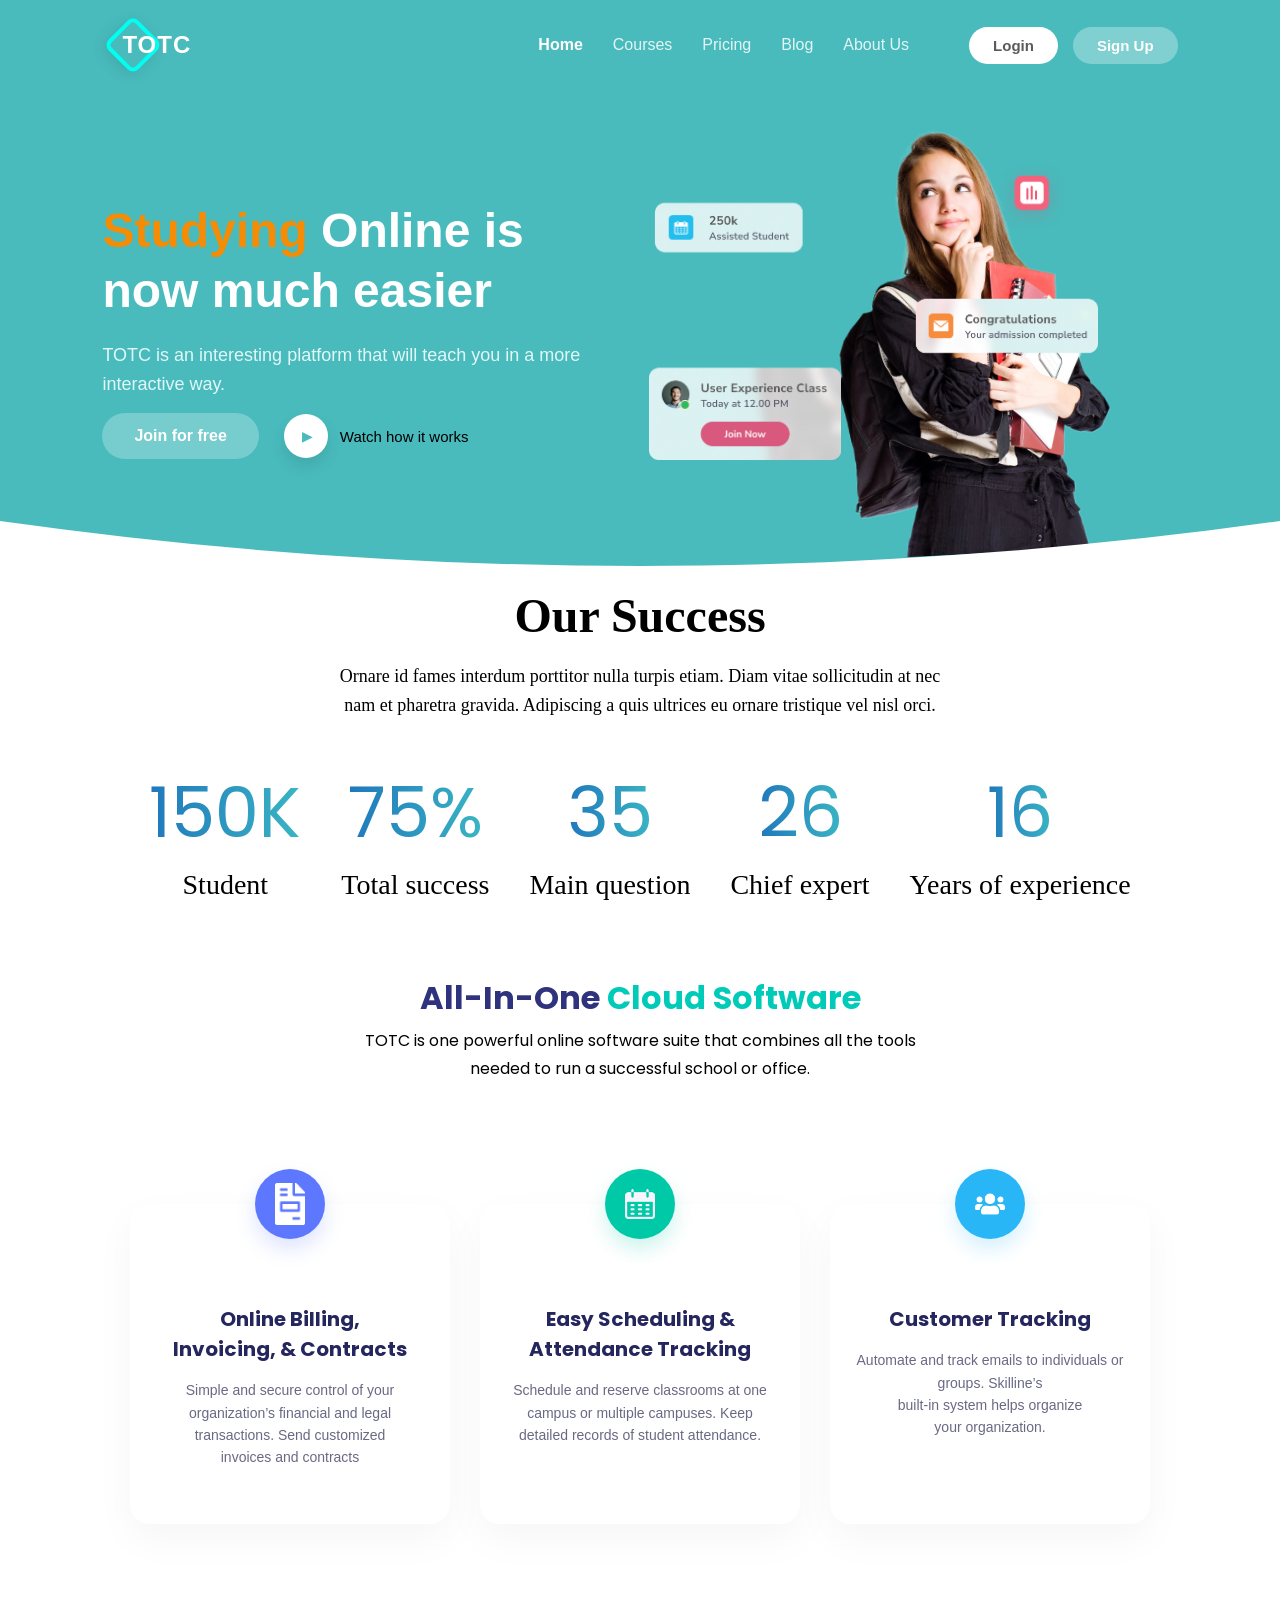
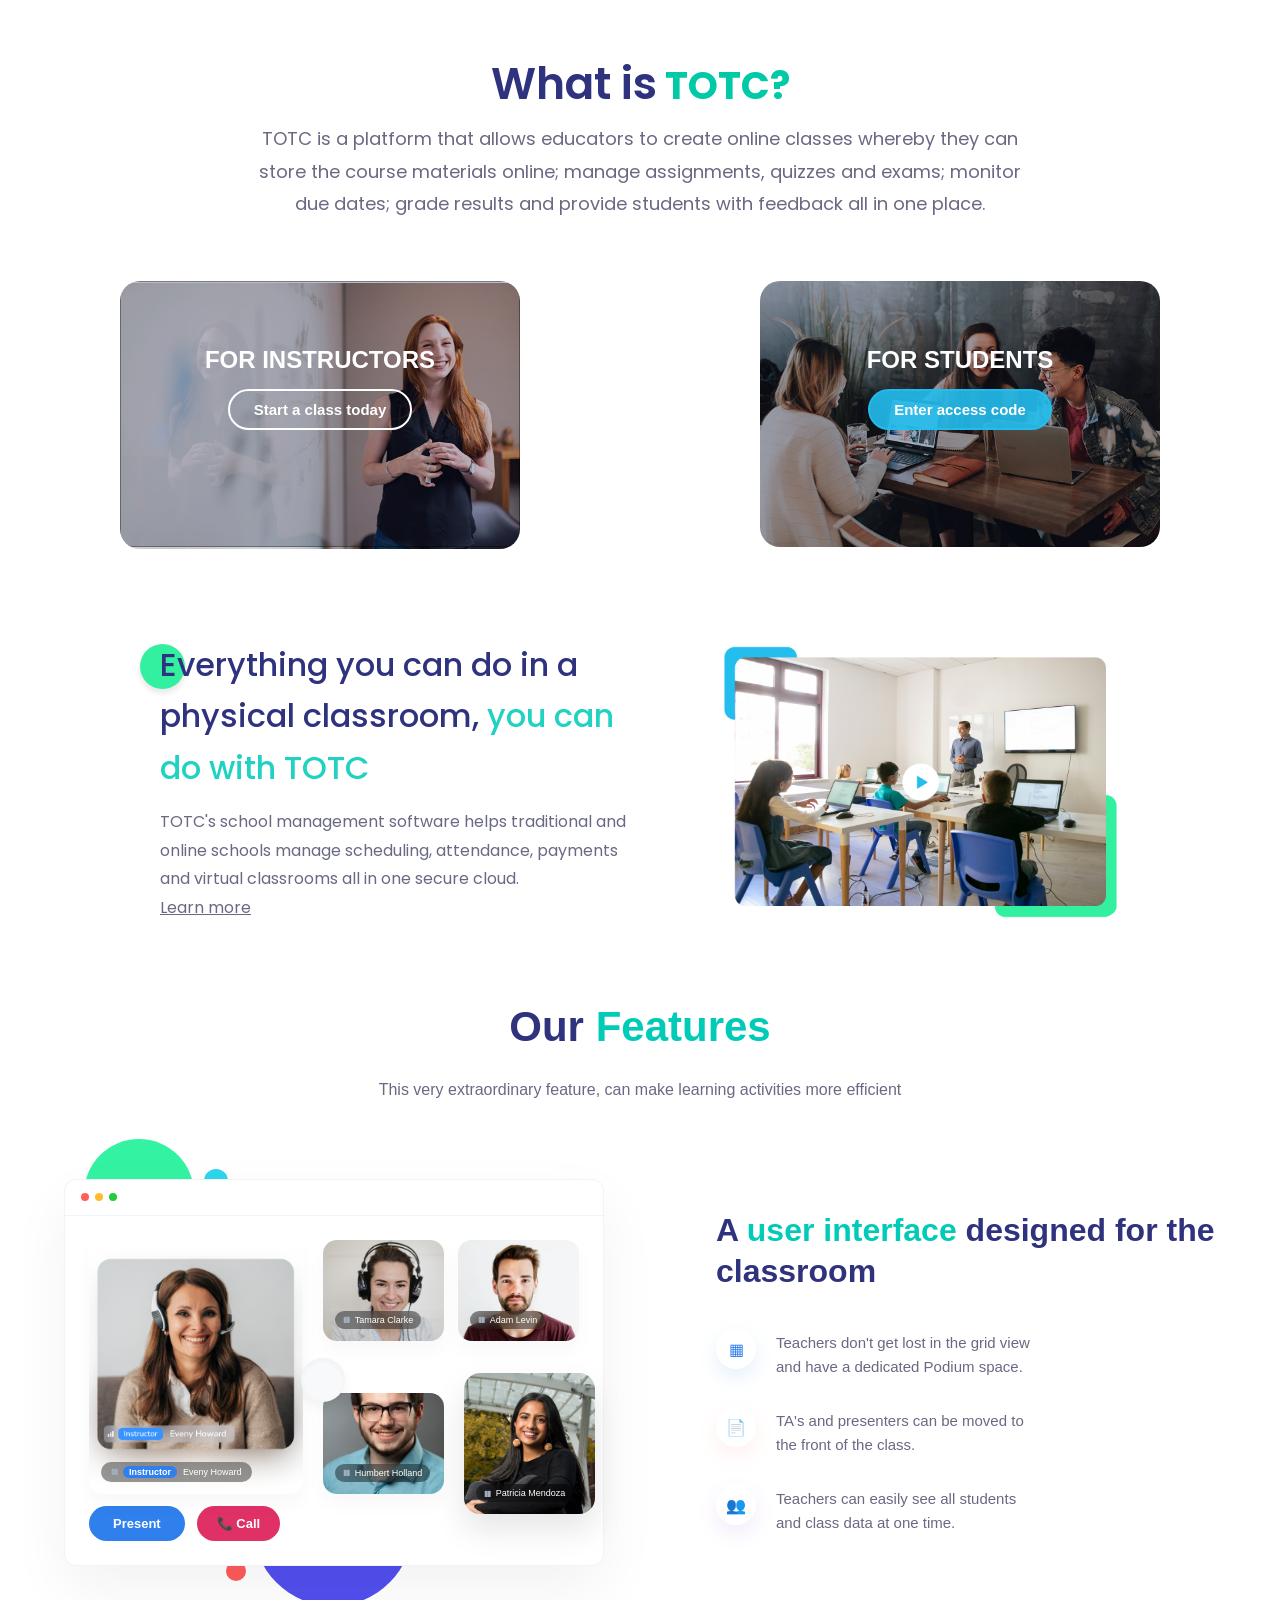
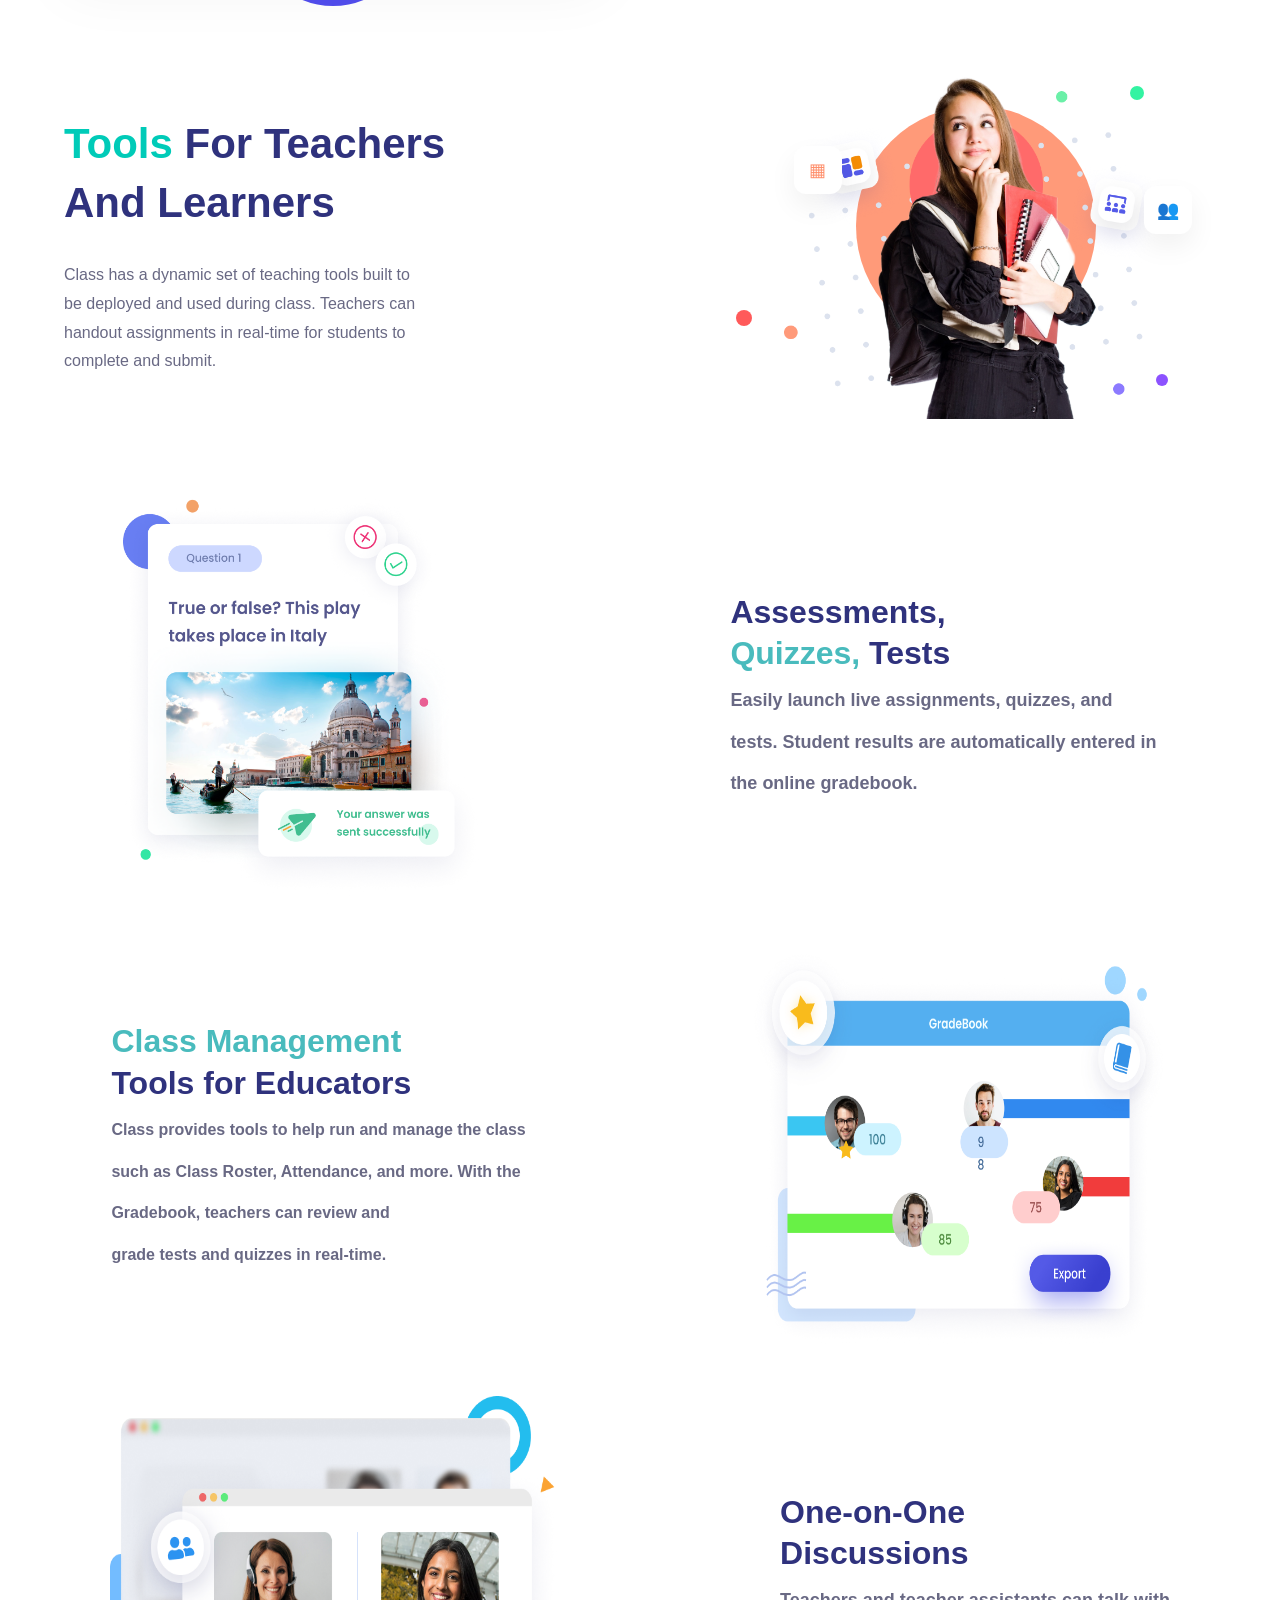
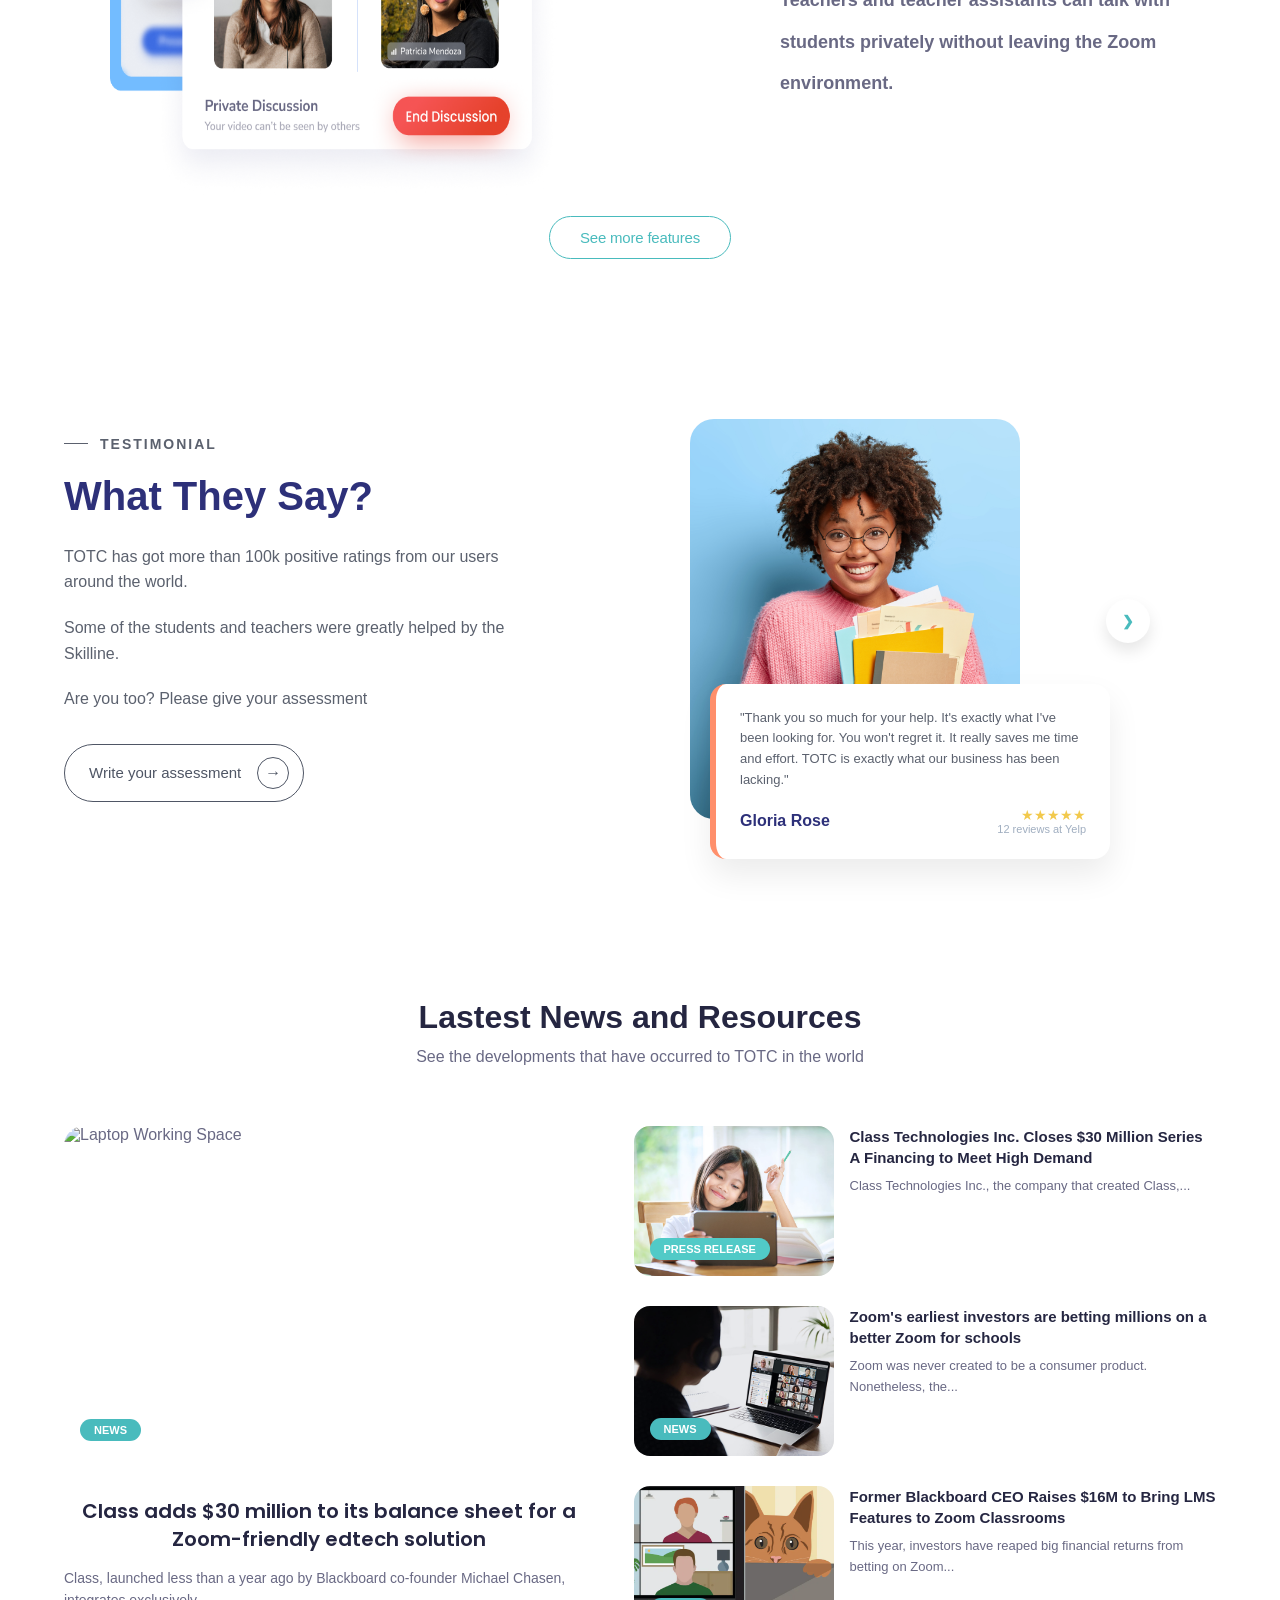
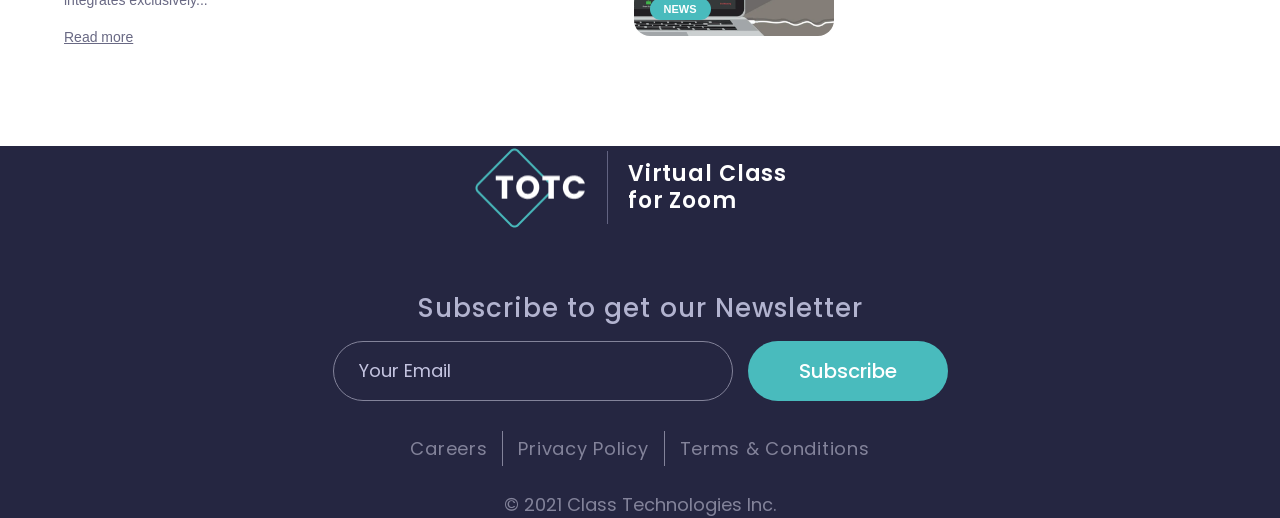
==== commit 76b36868: "meta tag add" ====
--- a/index.html
+++ b/index.html
@@ -3,6 +3,7 @@
 <head>
   <meta charset="UTF-8">
   <meta name="viewport" content="width=device-width, initial-scale=1.0">
+  <meta name="google-site-verification" content="Iikc7mCHWO-IQkMpoxKiEh3oV3WMYtlH51TwOB_R4S8" />
   <title>TOTC - E-Learning Landing</title>
   <link rel="stylesheet" href="style.css">
   <link href="https://fonts.googleapis.com/css2?family=Poppins:wght@400;500;600;700;800&display=swap" rel="stylesheet">
@@ -425,4 +426,4 @@
     </footer>
   </section>
 </body>
-</html>
+</html>
--- a/style.css
+++ b/style.css
@@ -1,4 +1,3 @@
-
 * {
   margin: 0;
   padding: 0;
@@ -2752,4 +2751,424 @@
     grid-template-columns: 1fr; 
     gap: 30px;
   }
+}
+
+/* ========================================================
+   RESPONSIVE ENHANCEMENTS (added — makes every section
+   listed above adapt cleanly across desktop, tablet and
+   mobile without touching any existing class name/markup)
+   ======================================================== */
+
+/* --- Global safety net so nothing overflows horizontally --- */
+html, body {
+  max-width: 100%;
+  overflow-x: hidden;
+}
+img {
+  max-width: 100%;
+}
+
+/* ---------------- Landing navbar (index.html) ---------------- */
+@media (max-width: 992px) {
+  .hero-container {
+    padding: 5px 5% 60px 5%;
+  }
+  .nav {
+    flex-direction: column;
+    gap: 15px;
+    width: 100%;
+  }
+  .nav-links {
+    flex-wrap: wrap;
+    justify-content: center;
+    gap: 15px 20px;
+  }
+  .auth-buttons {
+    justify-content: center;
+  }
+}
+@media (max-width: 480px) {
+  .totc-logo {
+    width: auto;
+  }
+  .auth-buttons {
+    flex-direction: column;
+    gap: 10px;
+    width: 100%;
+  }
+  .btn {
+    text-align: center;
+  }
+}
+
+/* ---------------- Hero images (index.html) ---------------- */
+@media (max-width: 992px) {
+  .hero-image img {
+    max-width: 100%;
+    height: auto;
+    margin-right: 0;
+  }
+  .hero-image .stu {
+    max-width: 320px;
+  }
+  .group-pic {
+    display: none;
+  }
+}
+@media (min-width: 993px) {
+  .hero-image .stu {
+    max-width: 100%;
+  }
+  .group-pic {
+    left: auto !important;
+    right: 20px;
+  }
+}
+@media (max-width: 576px) {
+  .hero-image .stu {
+    max-width: 240px;
+  }
+}
+
+/* ---------------- Our Success ratings ---------------- */
+@media (max-width: 768px) {
+  .success {
+    font-size: 34px;
+  }
+  .para {
+    font-size: 15px;
+  }
+  .rating {
+    gap: 24px;
+  }
+  .item span {
+    font-size: 44px;
+  }
+  .item p {
+    font-size: 18px;
+  }
+}
+@media (max-width: 420px) {
+  .item span {
+    font-size: 36px;
+  }
+  .rating {
+    gap: 18px;
+  }
+}
+
+/* ---------------- Cloud software cards ---------------- */
+@media (max-width: 768px) {
+  .cloud, .software {
+    font-size: 24px;
+  }
+  .section {
+    padding: 40px 15px;
+  }
+  .card {
+    width: 100%;
+    max-width: 340px;
+  }
+}
+
+/* ---------------- What is TOTC / instructor-student cards ---------------- */
+@media (max-width: 900px) {
+  .cont1 {
+    flex-direction: column;
+    align-items: center;
+    gap: 30px;
+  }
+  .image-cont2 {
+    width: 90%;
+    max-width: 400px;
+  }
+  .image-cont2 img {
+    width: 100%;
+    height: auto;
+  }
+}
+@media (max-width: 768px) {
+  .toco1 {
+    font-size: 28px;
+  }
+  .toco {
+    font-size: 24px;
+  }
+  .para3 {
+    font-size: 15px;
+  }
+}
+
+/* card-container (Everything you can do...) already collapses to
+   1fr at 768px via existing rule; just tidy the image below that */
+@media (max-width: 768px) {
+  .classroom-img {
+    max-width: 100%;
+  }
+  .blue {
+    font-size: 26px;
+  }
+}
+
+/* ---------------- Classroom UI feature block ---------------- */
+@media (max-width: 768px) {
+  .classroom-ui-sec, .tools-ui-sec {
+    padding: 50px 0;
+  }
+  .h1 {
+    font-size: 30px !important;
+  }
+}
+@media (max-width: 560px) {
+  .feeds-canvas-layout {
+    flex-direction: column;
+  }
+  .main-host-feed {
+    aspect-ratio: 16 / 10;
+  }
+  .sub-feeds-grid-stack {
+    grid-template-columns: 1fr 1fr;
+    grid-template-rows: 1fr 1fr;
+  }
+}
+
+/* ---------------- Tools for teachers block ---------------- */
+@media (max-width: 768px) {
+  .tools-feature-title {
+    font-size: 26px;
+  }
+  .visual-student-column {
+    height: 300px;
+  }
+}
+
+/* Assessments / Class Management / One-on-One rows (.group / .group1) */
+@media (max-width: 900px) {
+  .group, .group1 {
+    flex-direction: column !important;
+    text-align: center !important;
+    gap: 25px;
+  }
+  .group img, .group1 img, .group1 > img {
+    height: auto !important;
+    width: 100% !important;
+    max-width: 380px !important;
+  }
+  .group h1, .group1 h1 {
+    font-size: 24px !important;
+  }
+}
+@media (max-width: 480px) {
+  .group h1, .group1 h1 {
+    font-size: 20px !important;
+  }
+}
+
+/* ---------------- Testimonial section ---------------- */
+@media (max-width: 768px) {
+  .main-title {
+    font-size: 30px;
+  }
+  .visual-col {
+    justify-content: center;
+  }
+  .image-wrapper {
+    max-width: 320px;
+  }
+  .main-img {
+    width: 100%;
+    height: auto;
+  }
+  .review-card {
+    left: 10px;
+    right: 10px;
+    bottom: -30px;
+    padding: 16px;
+  }
+  .next-btn {
+    right: -10px;
+  }
+}
+@media (max-width: 480px) {
+  .content-col {
+    text-align: center;
+  }
+  .sub-title-wrapper {
+    justify-content: center;
+  }
+}
+
+/* ---------------- News section ---------------- */
+@media (max-width: 768px) {
+  .section-title {
+    font-size: 26px;
+  }
+  .featured-title {
+    font-size: 18px;
+  }
+}
+
+/* ---------------- Footer ---------------- */
+@media (max-width: 576px) {
+  .logo-ft {
+    flex-direction: column;
+    gap: 10px;
+  }
+  .ft {
+    border-left: none;
+    margin-left: 0;
+    text-align: center;
+  }
+}
+
+/* ============ course.html (all courses page) ============ */
+@media (max-width: 992px) {
+  .navbar1 {
+    padding: 14px 20px;
+    flex-wrap: wrap;
+    gap: 12px;
+    justify-content: center;
+  }
+  .nav-links1 {
+    order: 3;
+    width: 100%;
+    justify-content: center;
+    flex-wrap: wrap;
+    gap: 16px;
+  }
+}
+@media (max-width: 480px) {
+  .user-profile .username {
+    display: none;
+  }
+}
+
+@media (max-width: 768px) {
+  .hero-search-section {
+    height: auto;
+    padding: 24px 16px;
+  }
+  .search-box {
+    flex-direction: column;
+    padding: 10px;
+    gap: 8px;
+  }
+  .search-box input {
+    width: 100%;
+    padding: 10px 12px;
+  }
+  .btn-search {
+    width: 100%;
+    padding: 12px;
+  }
+  .filter-bar select {
+    font-size: 12px;
+    padding: 8px 10px;
+  }
+}
+
+@media (max-width: 768px) {
+  .allcourses-wrapper-sec {
+    margin: 20px !important;
+    padding: 20px !important;
+  }
+}
+@media (max-width: 480px) {
+  .allcourses-wrapper-sec {
+    margin: 12px !important;
+    padding: 16px !important;
+  }
+}
+
+@media (max-width: 768px) {
+  .rec-section-wrapper {
+    padding: 50px 0 !important;
+  }
+  .rec-section-title {
+    font-size: 20px !important;
+  }
+}
+
+@media (max-width: 768px) {
+  .creators-block {
+    padding: 40px 0 20px 0;
+  }
+  .creators-title {
+    font-size: 20px;
+  }
+  .creators-top-bar {
+    margin-bottom: 45px;
+  }
+}
+
+/* ---------------- Platform section ---------------- */
+@media (max-width: 992px) {
+  .platform-container {
+    text-align: center;
+    padding: 30px 20px;
+  }
+  .features-list li {
+    justify-content: center;
+  }
+}
+@media (max-width: 768px) {
+  .main-heading {
+    font-size: 26px;
+  }
+  .platform-section img.graphic-img {
+    height: auto !important;
+    width: 100% !important;
+    max-width: 480px;
+  }
+}
+
+/* ---------------- Students say / girl block ---------------- */
+@media (max-width: 992px) {
+  .girl-main-img {
+    width: 260px !important;
+    height: auto !important;
+    max-width: 80%;
+  }
+}
+@media (max-width: 576px) {
+  .girl-main-img {
+    width: 100% !important;
+    max-width: 280px;
+  }
+  .div-img {
+    padding: 24px 16px;
+  }
+}
+
+/* ---------------- Laptop / deals section ---------------- */
+@media (max-width: 992px) {
+  .heading span {
+    padding: 20px 0 !important;
+  }
+}
+@media (max-width: 768px) {
+  .laptop {
+    min-height: auto;
+    padding: 24px 0;
+  }
+  .top {
+    font-size: 22px;
+    padding: 20px 10px;
+  }
+}
+
+/* ---------------- Extra small phones ---------------- */
+@media (max-width: 375px) {
+  .hero-text h1 {
+    font-size: 26px;
+  }
+  .success {
+    font-size: 26px;
+  }
+  .cloud, .software, .toco1 {
+    font-size: 20px;
+  }
+  .card {
+    padding: 50px 15px 25px;
+  }
 }
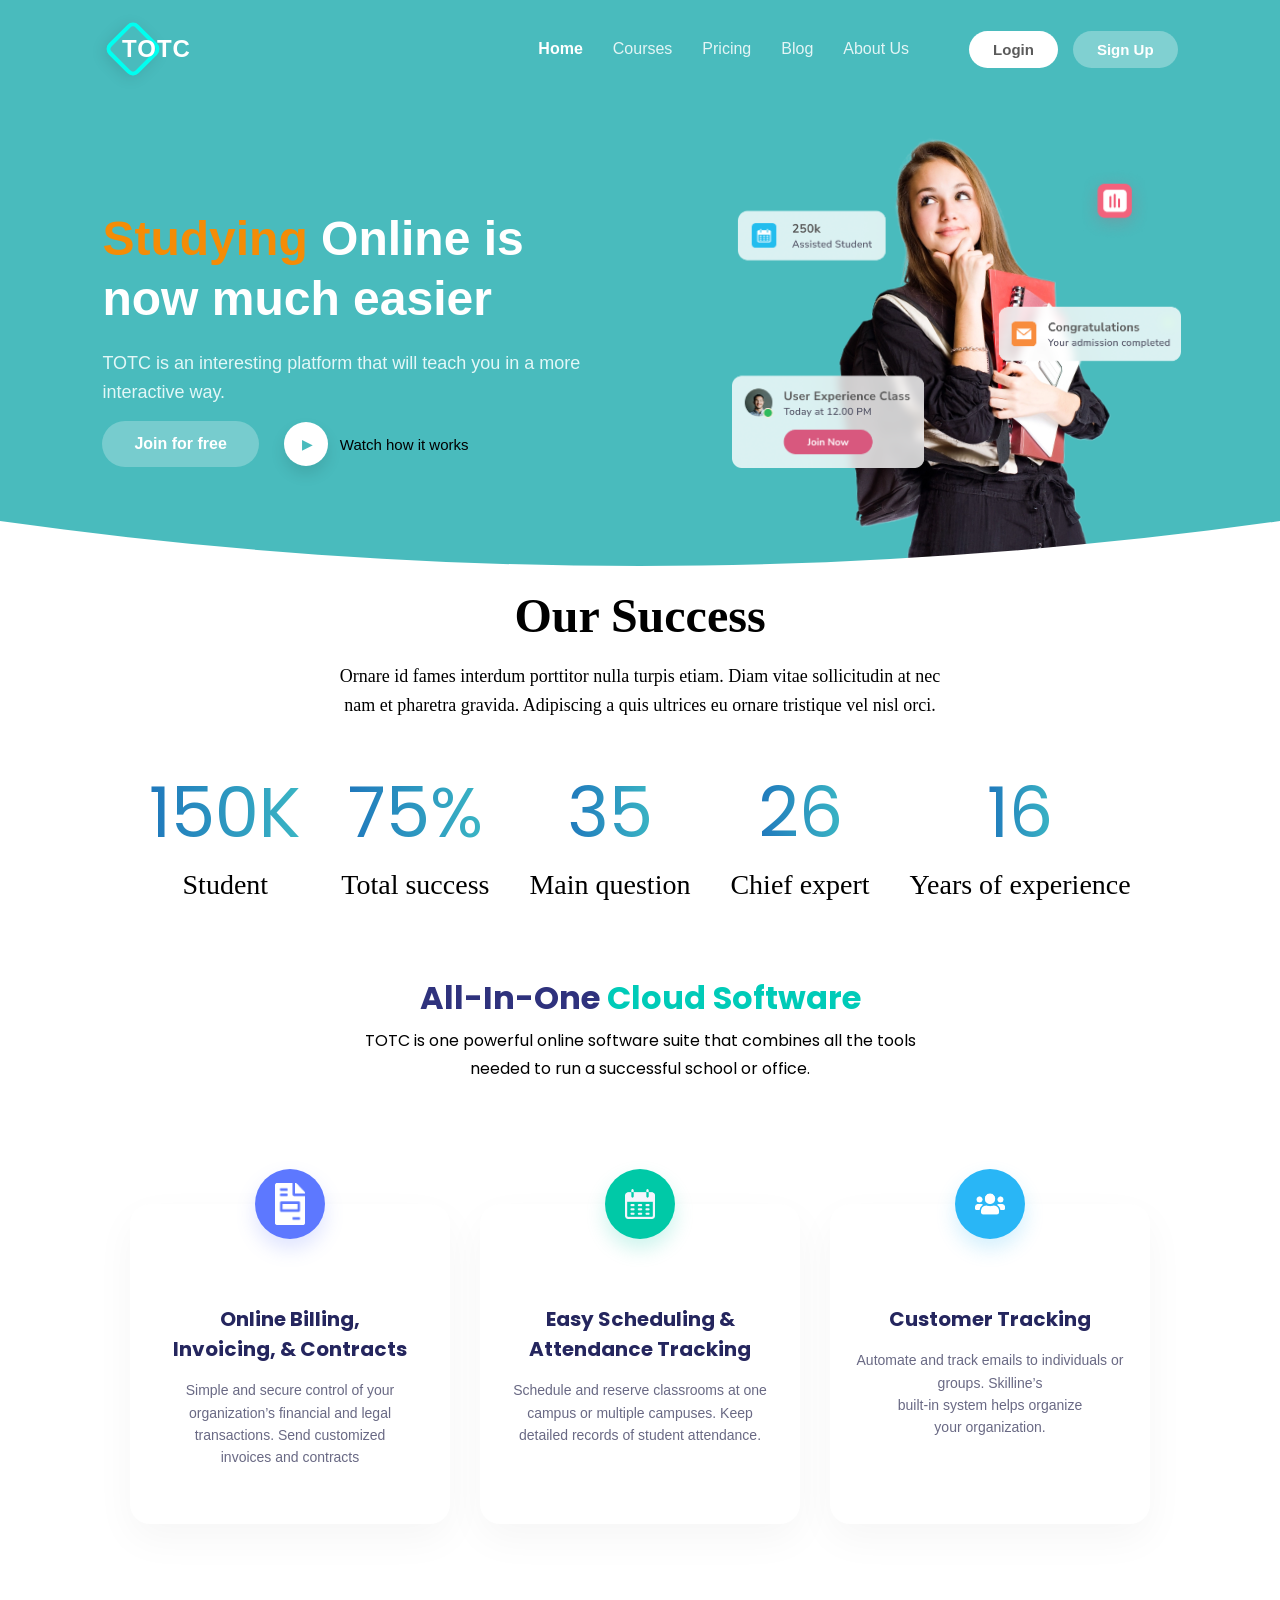
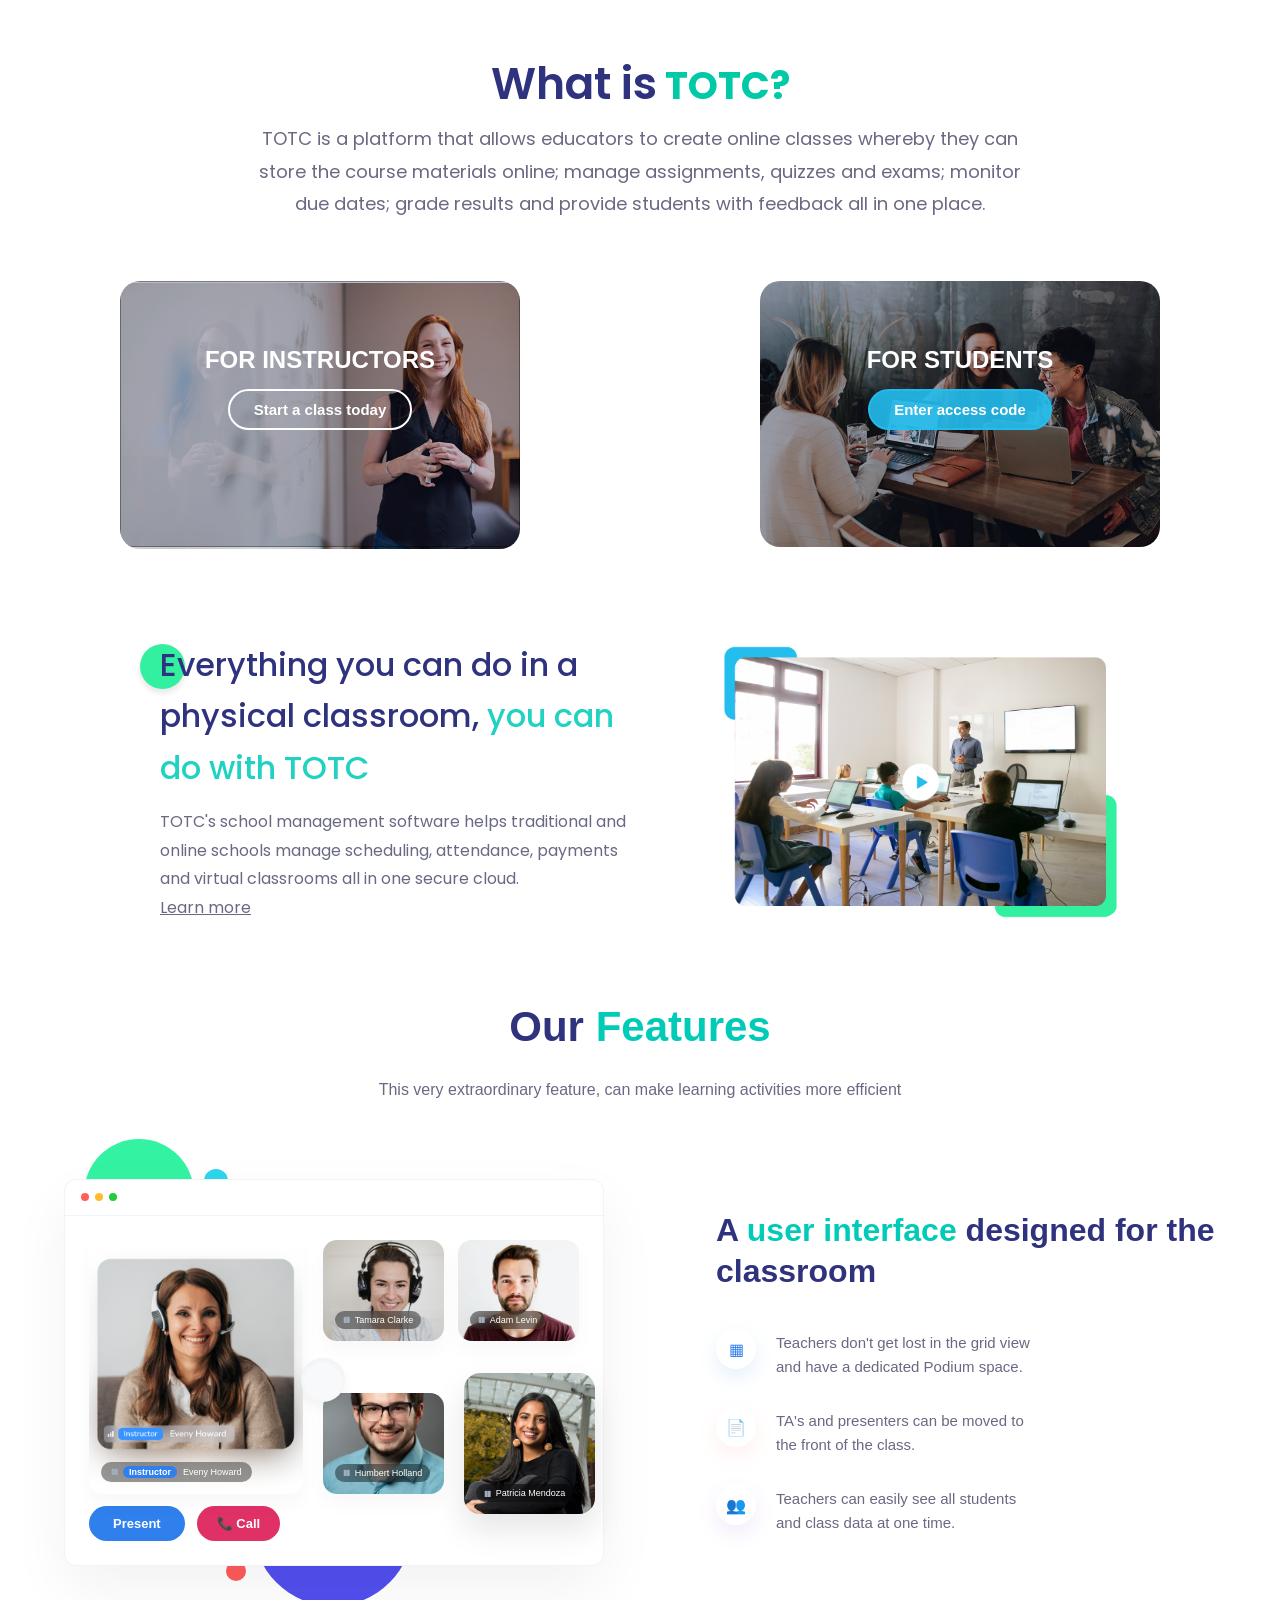
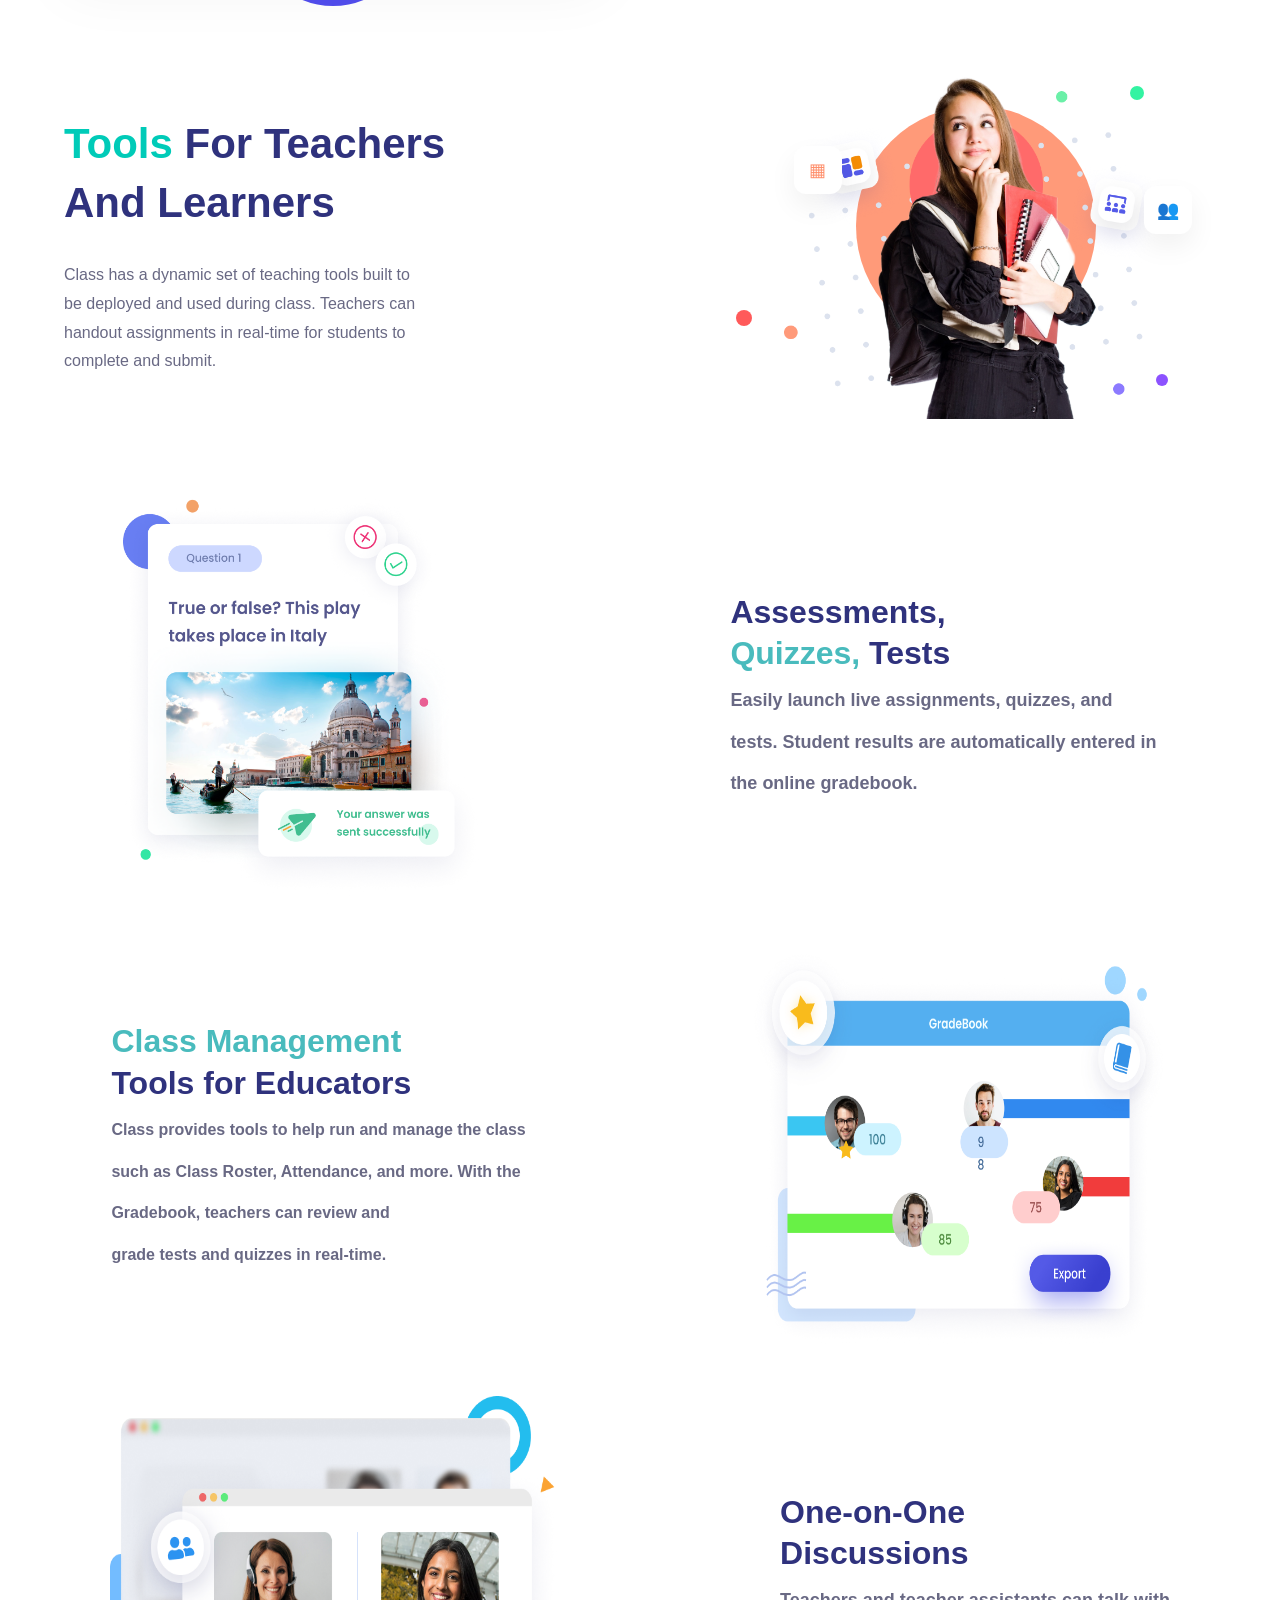
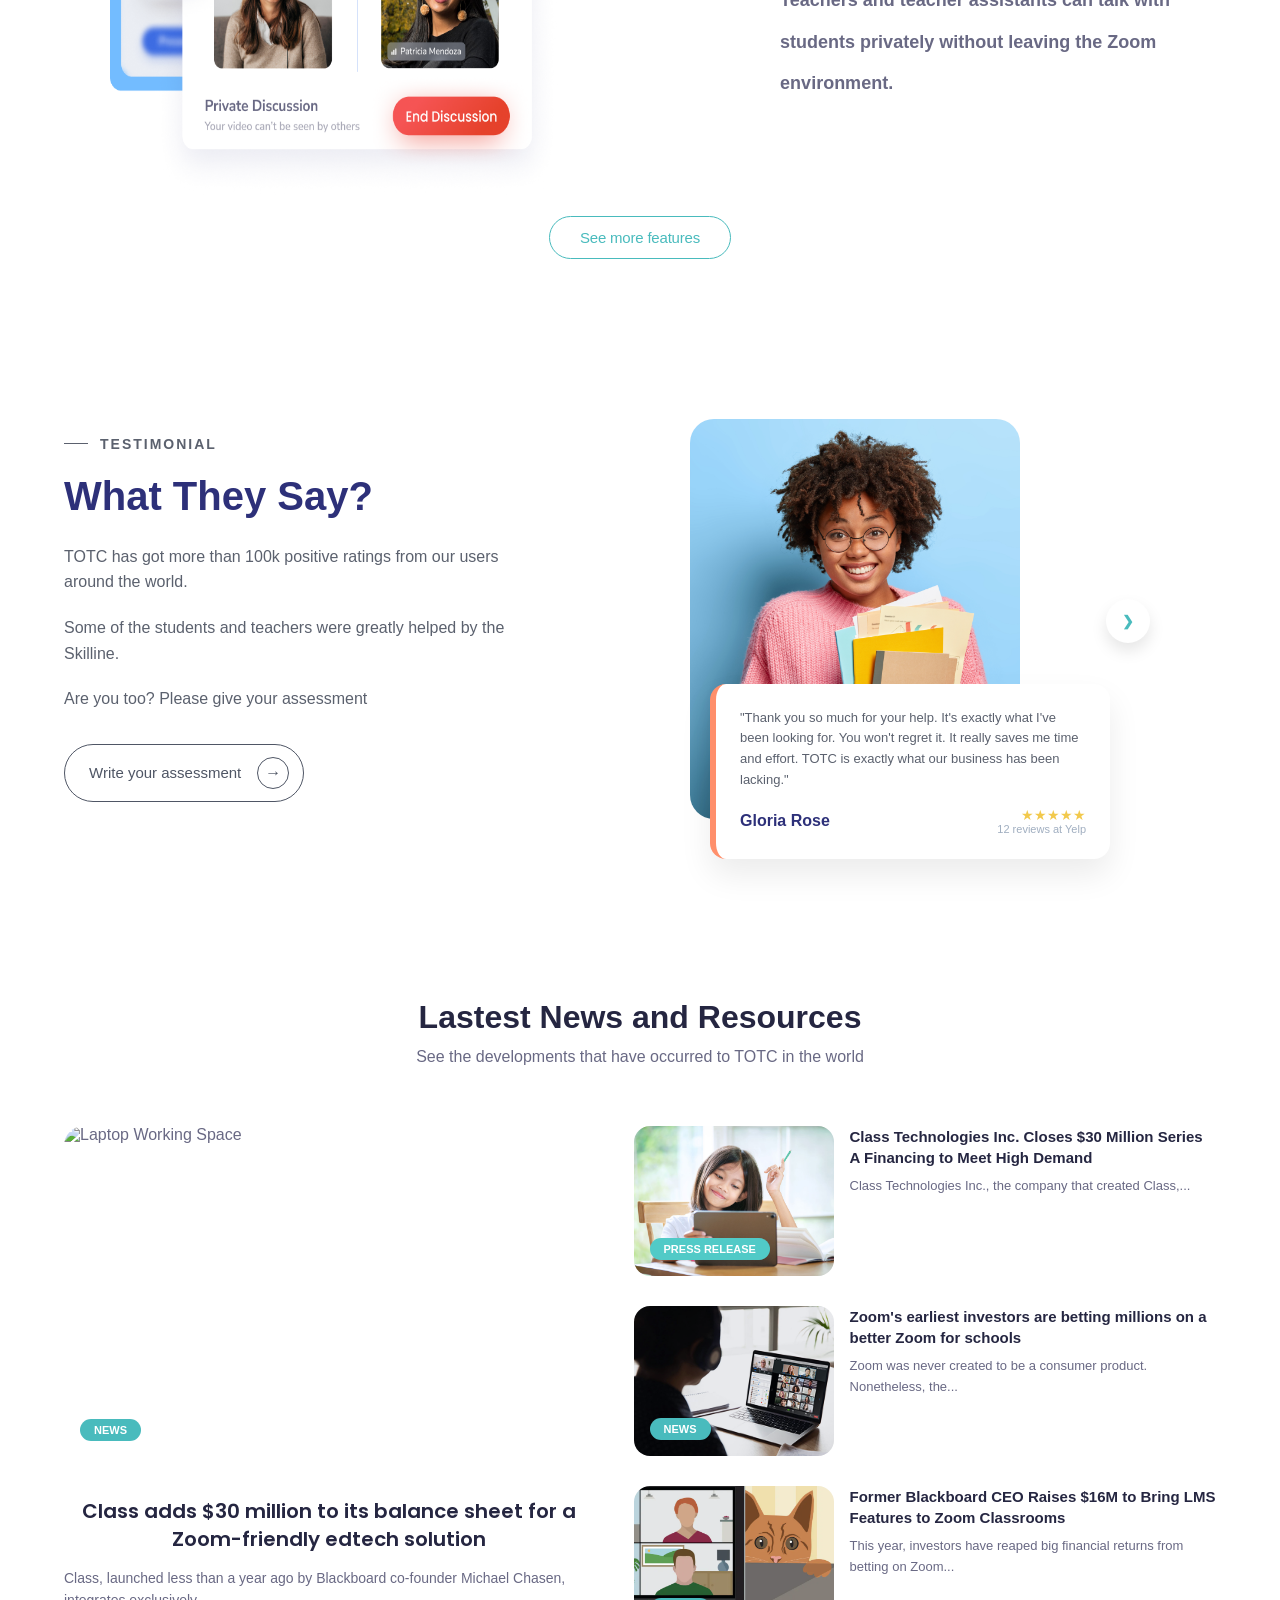
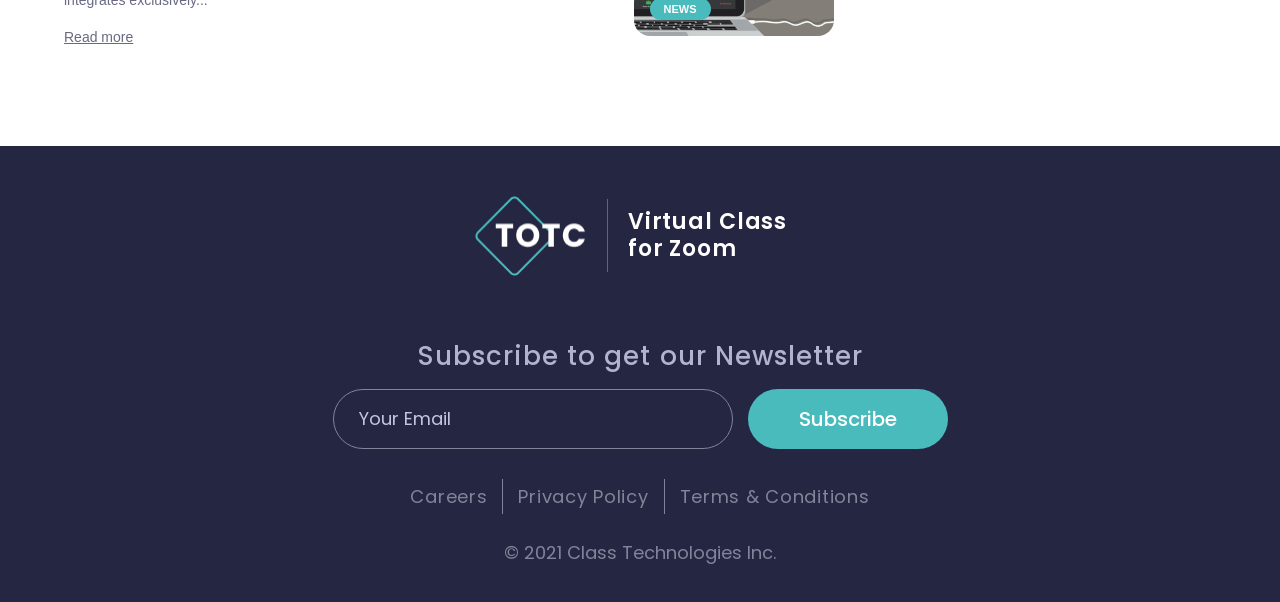
==== commit 6167cf54: "responsive-degsin" ====
--- a/index.html
+++ b/index.html
@@ -3,7 +3,6 @@
 <head>
   <meta charset="UTF-8">
   <meta name="viewport" content="width=device-width, initial-scale=1.0">
-  <meta name="google-site-verification" content="Iikc7mCHWO-IQkMpoxKiEh3oV3WMYtlH51TwOB_R4S8" />
   <title>TOTC - E-Learning Landing</title>
   <link rel="stylesheet" href="style.css">
   <link href="https://fonts.googleapis.com/css2?family=Poppins:wght@400;500;600;700;800&display=swap" rel="stylesheet">
--- a/style.css
+++ b/style.css
@@ -696,7 +696,7 @@
 }
 
 .nav-links1 .a1:hover,
-.nav-links .a1.active1 {
+.nav-links1 a.active1 {
   color: #49bbbd;
   font-weight: 600;
 }
@@ -1716,8 +1716,7 @@
 .footer{
   min-height:auto;
   width: 100% !important;
-  margin:0;
-  padding:0;
+  margin: 0;
 }
 * {
   margin: 0;
@@ -2753,13 +2752,6 @@
   }
 }
 
-/* ========================================================
-   RESPONSIVE ENHANCEMENTS (added — makes every section
-   listed above adapt cleanly across desktop, tablet and
-   mobile without touching any existing class name/markup)
-   ======================================================== */
-
-/* --- Global safety net so nothing overflows horizontally --- */
 html, body {
   max-width: 100%;
   overflow-x: hidden;
@@ -2767,8 +2759,6 @@
 img {
   max-width: 100%;
 }
-
-/* ---------------- Landing navbar (index.html) ---------------- */
 @media (max-width: 992px) {
   .hero-container {
     padding: 5px 5% 60px 5%;
@@ -2801,36 +2791,40 @@
   }
 }
 
-/* ---------------- Hero images (index.html) ---------------- */
 @media (max-width: 992px) {
+  .hero-image {
+    position: relative;
+  }
   .hero-image img {
-    max-width: 100%;
     height: auto;
     margin-right: 0;
   }
   .hero-image .stu {
     max-width: 320px;
+    width: 100%;
   }
   .group-pic {
-    display: none;
-  }
-}
-@media (min-width: 993px) {
-  .hero-image .stu {
-    max-width: 100%;
-  }
-  .group-pic {
+    position: absolute !important;
+    top: 8px !important;
     left: auto !important;
-    right: 20px;
+    right: 6px !important;
+    width: 110px !important;
+    height: 130px !important;
+    max-width: 110px;
   }
 }
 @media (max-width: 576px) {
   .hero-image .stu {
     max-width: 240px;
   }
-}
-
-/* ---------------- Our Success ratings ---------------- */
+  .group-pic {
+    width: 90px !important;
+    height: 105px !important;
+    top: 4px !important;
+    right: 4px !important;
+  }
+}
+
 @media (max-width: 768px) {
   .success {
     font-size: 34px;
@@ -2856,8 +2850,6 @@
     gap: 18px;
   }
 }
-
-/* ---------------- Cloud software cards ---------------- */
 @media (max-width: 768px) {
   .cloud, .software {
     font-size: 24px;
@@ -2871,7 +2863,6 @@
   }
 }
 
-/* ---------------- What is TOTC / instructor-student cards ---------------- */
 @media (max-width: 900px) {
   .cont1 {
     flex-direction: column;
@@ -2899,8 +2890,6 @@
   }
 }
 
-/* card-container (Everything you can do...) already collapses to
-   1fr at 768px via existing rule; just tidy the image below that */
 @media (max-width: 768px) {
   .classroom-img {
     max-width: 100%;
@@ -2910,7 +2899,6 @@
   }
 }
 
-/* ---------------- Classroom UI feature block ---------------- */
 @media (max-width: 768px) {
   .classroom-ui-sec, .tools-ui-sec {
     padding: 50px 0;
@@ -2932,7 +2920,6 @@
   }
 }
 
-/* ---------------- Tools for teachers block ---------------- */
 @media (max-width: 768px) {
   .tools-feature-title {
     font-size: 26px;
@@ -2941,8 +2928,6 @@
     height: 300px;
   }
 }
-
-/* Assessments / Class Management / One-on-One rows (.group / .group1) */
 @media (max-width: 900px) {
   .group, .group1 {
     flex-direction: column !important;
@@ -2964,7 +2949,6 @@
   }
 }
 
-/* ---------------- Testimonial section ---------------- */
 @media (max-width: 768px) {
   .main-title {
     font-size: 30px;
@@ -2997,8 +2981,6 @@
     justify-content: center;
   }
 }
-
-/* ---------------- News section ---------------- */
 @media (max-width: 768px) {
   .section-title {
     font-size: 26px;
@@ -3007,8 +2989,6 @@
     font-size: 18px;
   }
 }
-
-/* ---------------- Footer ---------------- */
 @media (max-width: 576px) {
   .logo-ft {
     flex-direction: column;
@@ -3020,8 +3000,6 @@
     text-align: center;
   }
 }
-
-/* ============ course.html (all courses page) ============ */
 @media (max-width: 992px) {
   .navbar1 {
     padding: 14px 20px;
@@ -3101,7 +3079,6 @@
   }
 }
 
-/* ---------------- Platform section ---------------- */
 @media (max-width: 992px) {
   .platform-container {
     text-align: center;
@@ -3121,8 +3098,6 @@
     max-width: 480px;
   }
 }
-
-/* ---------------- Students say / girl block ---------------- */
 @media (max-width: 992px) {
   .girl-main-img {
     width: 260px !important;
@@ -3140,7 +3115,6 @@
   }
 }
 
-/* ---------------- Laptop / deals section ---------------- */
 @media (max-width: 992px) {
   .heading span {
     padding: 20px 0 !important;
@@ -3156,8 +3130,6 @@
     padding: 20px 10px;
   }
 }
-
-/* ---------------- Extra small phones ---------------- */
 @media (max-width: 375px) {
   .hero-text h1 {
     font-size: 26px;
@@ -3171,4 +3143,31 @@
   .card {
     padding: 50px 15px 25px;
   }
+}
+
+.navbar {
+  position: sticky;
+  top: 0;
+  z-index: 1000;
+  background-color: #49BBBD;
+  padding-top: 14px;
+  padding-bottom: 14px;
+}
+
+.navbar1 {
+  position: sticky;
+  top: 0;
+  z-index: 1000;
+  margin: 0;
+}
+@media (max-width: 992px) {
+  .nav-links {
+    display: flex !important;
+    flex-wrap: wrap;
+    justify-content: center;
+    gap: 12px 20px;
+  }
+  .nav-links a {
+    font-size: 14px;
+  }
 }
